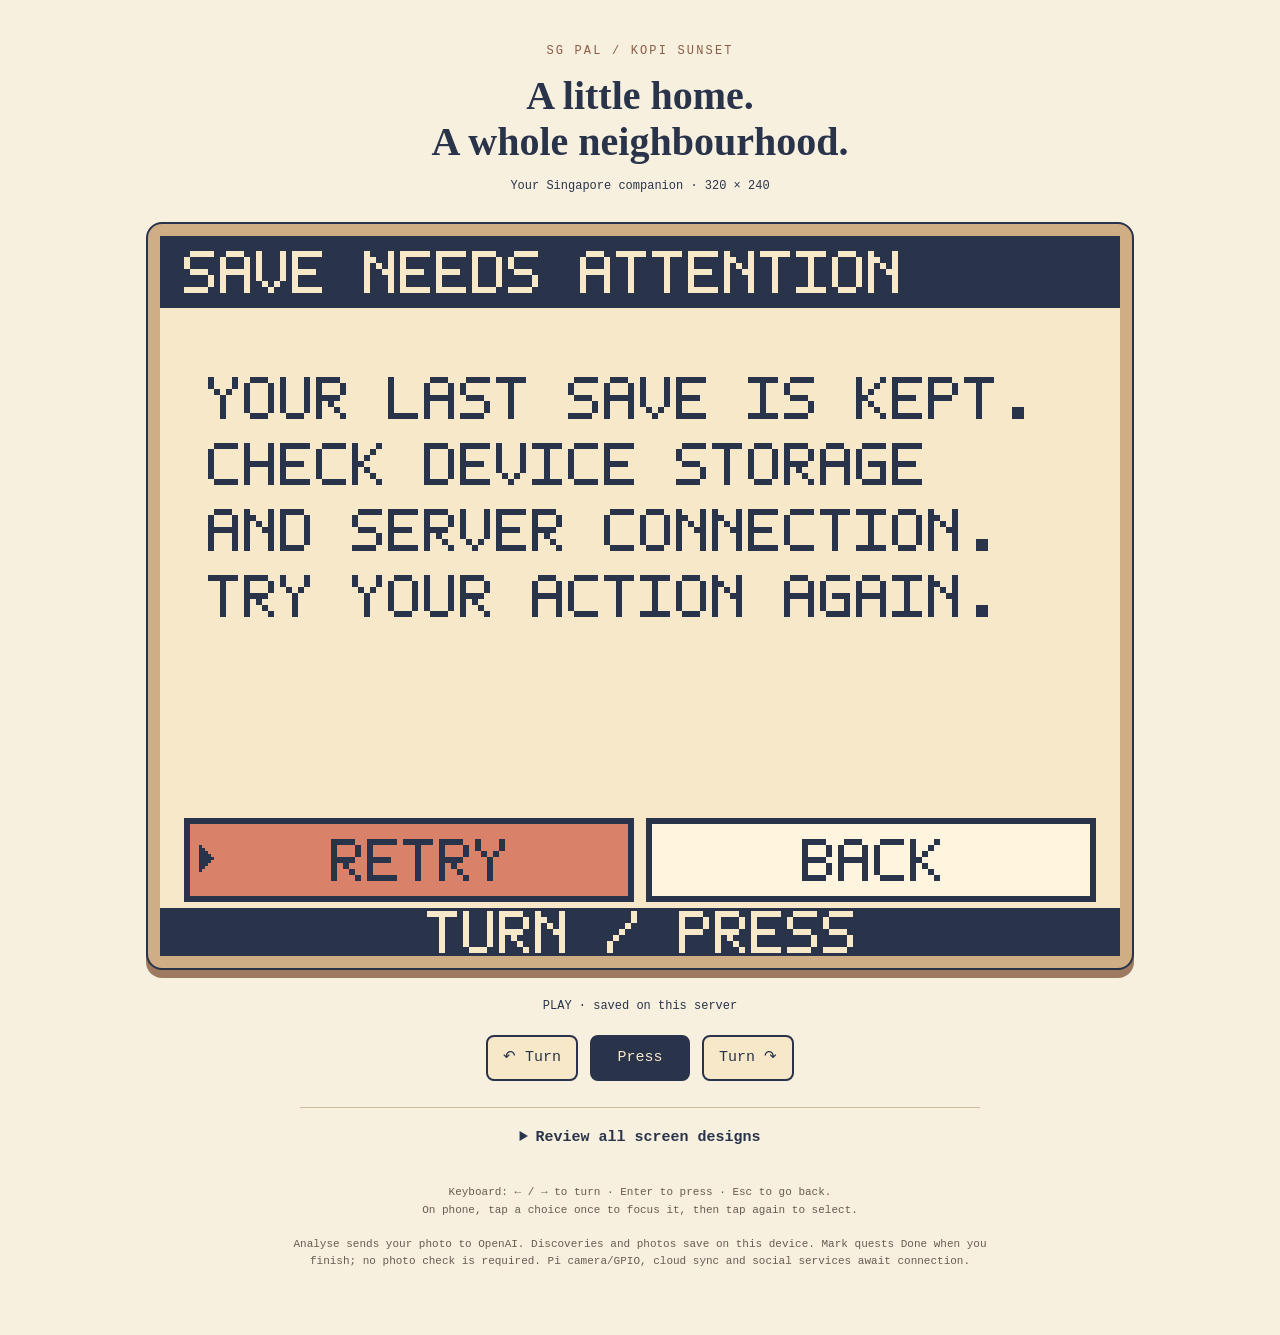
==== SG-Pal/sgpal/web/index.html @ 4c087251 "Integrate Kopi Sunset browser game and durable quest rewards" ====
<!doctype html>
<html lang="en"><head><meta charset="utf-8"><meta name="viewport" content="width=device-width,initial-scale=1">
<meta name="theme-color" content="#29334a"><title>SG Pal · Kopi Sunset</title>
<link rel="stylesheet" href="style.css"></head>
<body><main>
<header class="surround"><p class="eyebrow">SG PAL / KOPI SUNSET</p><h1>A little home.<br>A whole neighbourhood.</h1><p>Your Singapore companion · 320 × 240</p></header>
<section class="device" aria-label="SG Pal handheld screen"><canvas width="320" height="240" id="screen" tabindex="0" aria-label="SG Pal screen"></canvas></section>
<p id="mode" class="surround" role="status"></p>
<nav class="controls surround" aria-label="Rotary control simulator"><button id="left" aria-label="Rotate counterclockwise">↶ Turn</button><button id="press">Press</button><button id="right" aria-label="Rotate clockwise">Turn ↷</button></nav>
<div id="accessible" class="sr-only" aria-live="polite"></div>
<details class="surround" id="review"><summary>Review all screen designs</summary><p>Design previews use sample data. They never change your saved game.</p><label for="scene">Screen</label><select id="scene"></select><button id="live">Return to my Pal</button></details>
<p class="hint surround">Keyboard: ← / → to turn · Enter to press · Esc to go back.<br>On phone, tap a choice once to focus it, then tap again to select.</p>
<p class="hint surround">Analyse sends your photo to OpenAI. Discoveries and photos save on this device. Mark quests Done when you finish; no photo check is required. Pi camera/GPIO, cloud sync and social services await connection.</p>
<input type="file" id="photo" accept="image/jpeg,image/png,image/webp" capture="environment" hidden>
<video id="camera" playsinline autoplay muted hidden></video>
</main><script src="app.js"></script></body></html>
---- SG-Pal/sgpal/web/style.css ----
:root{color-scheme:light;--scale:1;--ink:#29334a;--paper:#f7e8ca;--terra:#d98169}*{box-sizing:border-box}body{margin:0;background:#f7f0df;color:var(--ink);font:15px/1.6 ui-monospace,monospace}main{max-width:1100px;margin:auto;padding:30px 16px 50px;text-align:center}header{margin-bottom:26px}.eyebrow{font-size:12px;letter-spacing:.18em;color:#8a5b45}h1{font:600 clamp(26px,4vw,40px)/1.15 Georgia,serif;margin:10px}header>p:last-child{font-size:12px}.device{display:inline-block;padding:12px;border:2px solid var(--ink);background:#cfae86;border-radius:16px;box-shadow:0 8px 0 #9d7a60}canvas{display:block;width:calc(320px * var(--scale));height:calc(240px * var(--scale));image-rendering:pixelated;touch-action:manipulation;background:var(--paper);outline-offset:5px}button,select,summary{font:inherit}button{border:2px solid var(--ink);border-radius:8px;background:var(--paper);color:var(--ink);padding:9px 15px;cursor:pointer}button:hover,button:focus-visible{background:var(--terra)}.controls{display:flex;gap:12px;justify-content:center;margin:18px 0 26px}#press{background:var(--ink);color:var(--paper);min-width:100px}#mode{font-size:12px;min-height:20px;margin:18px 0 0}details{border-top:1px solid #cdbd9e;padding:18px 0;margin:auto;max-width:680px}summary{cursor:pointer;font-weight:bold}details p{font-size:12px}select{max-width:calc(100% - 20px);padding:8px;margin:10px;background:#fff8ea;color:var(--ink)}.hint{font-size:11px;max-width:720px;margin:16px auto;color:#675c50}.sr-only{position:absolute;left:-10000px;width:1px;height:1px;overflow:hidden}body.kiosk main{padding:0;max-width:none}body.kiosk .surround{display:none}body.kiosk .device{display:block;padding:0;border:0;border-radius:0;box-shadow:none}body.kiosk canvas{width:320px;height:240px}body.kiosk{background:#29334a;overflow:hidden}@media(max-width:380px){main{padding:18px 0}.device{padding:4px;border-radius:9px}.controls{gap:7px}button{padding:8px 12px}}@media(prefers-reduced-motion:reduce){*{scroll-behavior:auto}}

/* Preserve all 320 native pixels even on a narrow phone. */
@media(max-width:339px){.device{padding:0;border:0;border-radius:0}main{padding-inline:0}.surround{padding-inline:8px}.controls{gap:4px}button{padding-inline:9px}}
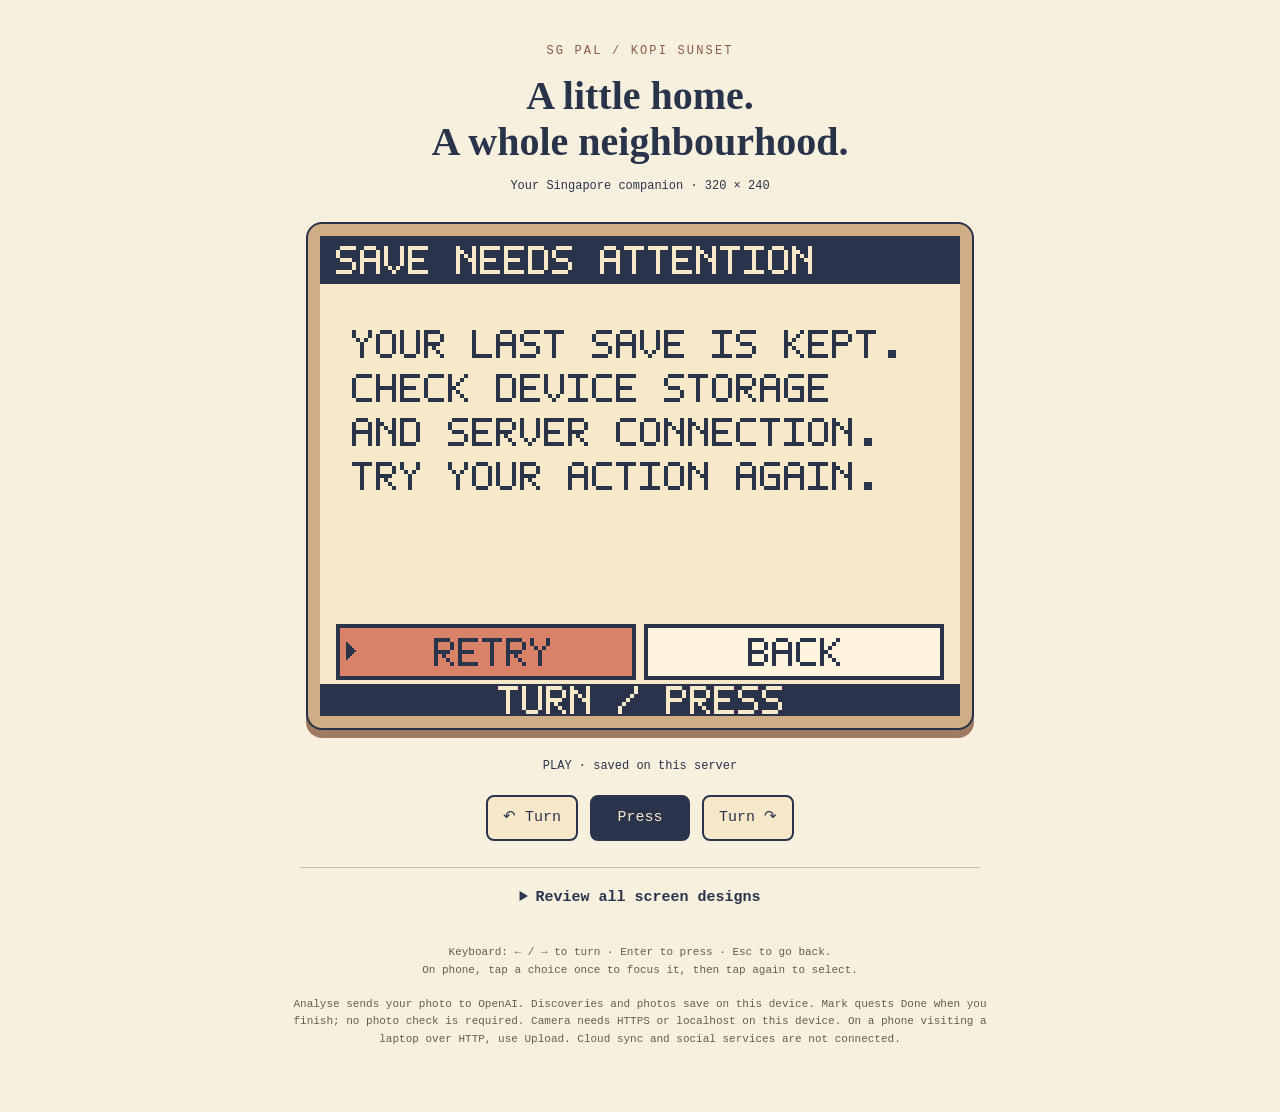
==== commit 10068f37: "Harden browser demo navigation, upload fallback and laptop scaling" ====
--- a/SG-Pal/sgpal/web/index.html
+++ b/SG-Pal/sgpal/web/index.html
@@ -10,7 +10,7 @@
 <div id="accessible" class="sr-only" aria-live="polite"></div>
 <details class="surround" id="review"><summary>Review all screen designs</summary><p>Design previews use sample data. They never change your saved game.</p><label for="scene">Screen</label><select id="scene"></select><button id="live">Return to my Pal</button></details>
 <p class="hint surround">Keyboard: ← / → to turn · Enter to press · Esc to go back.<br>On phone, tap a choice once to focus it, then tap again to select.</p>
-<p class="hint surround">Analyse sends your photo to OpenAI. Discoveries and photos save on this device. Mark quests Done when you finish; no photo check is required. Pi camera/GPIO, cloud sync and social services await connection.</p>
-<input type="file" id="photo" accept="image/jpeg,image/png,image/webp" capture="environment" hidden>
+<p class="hint surround">Analyse sends your photo to OpenAI. Discoveries and photos save on this device. Mark quests Done when you finish; no photo check is required. Camera needs HTTPS or localhost on this device. On a phone visiting a laptop over HTTP, use Upload. Cloud sync and social services are not connected.</p>
+<input type="file" id="photo" accept="image/jpeg,image/png,image/webp" hidden>
 <video id="camera" playsinline autoplay muted hidden></video>
 </main><script src="app.js"></script></body></html>
--- a/SG-Pal/sgpal/web/style.css
+++ b/SG-Pal/sgpal/web/style.css
@@ -2,3 +2,6 @@
 
 /* Preserve all 320 native pixels even on a narrow phone. */
 @media(max-width:339px){.device{padding:0;border:0;border-radius:0}main{padding-inline:0}.surround{padding-inline:8px}.controls{gap:4px}button{padding-inline:9px}}
+
+/* Keep the complete game visible on a typical laptop without fractional scaling. */
+@media(min-width:700px) and (max-height:850px){main{padding-top:12px}header{margin-bottom:12px}header .eyebrow{margin:4px}h1{font-size:26px;margin:6px}header>p:last-child{margin:6px}}
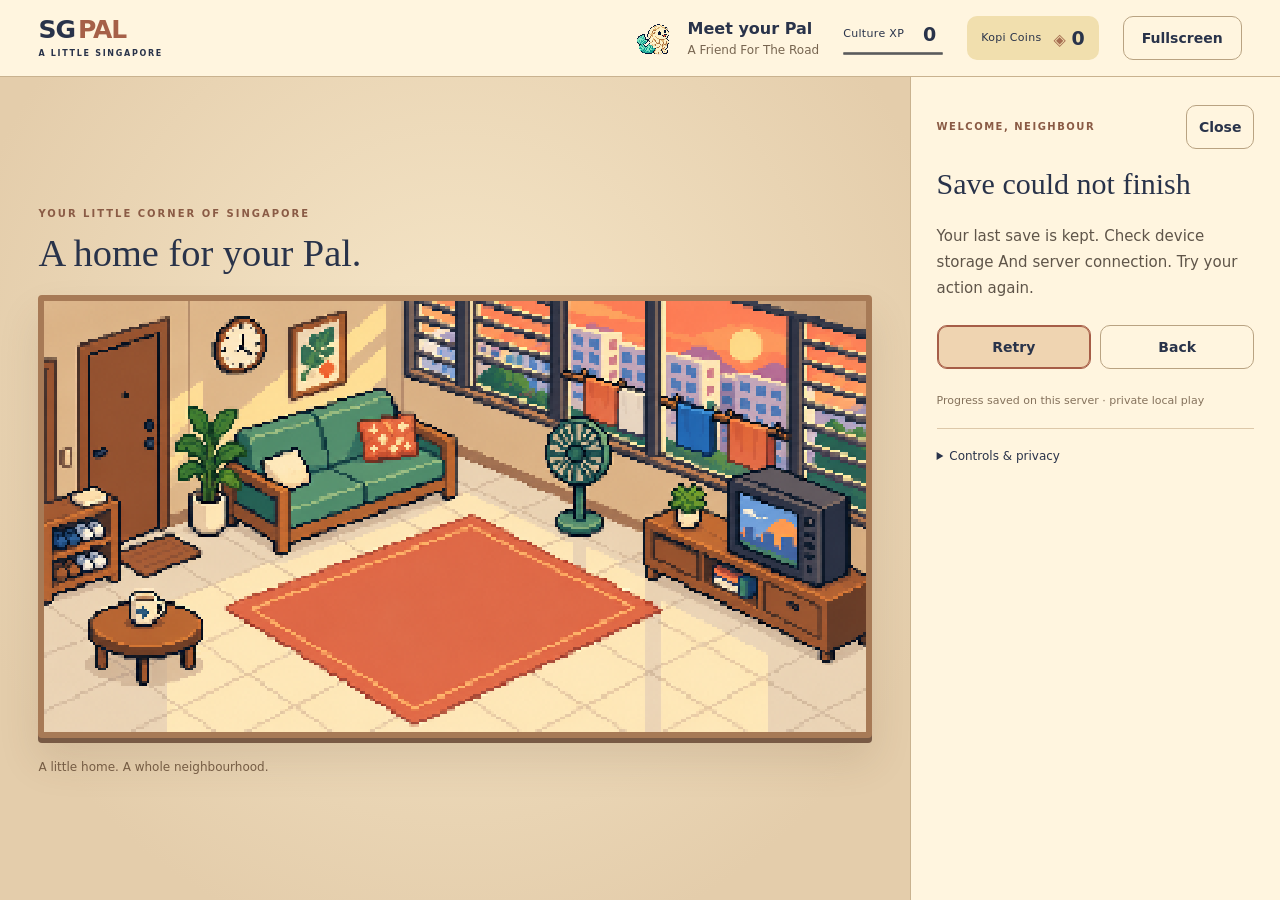
==== commit b264c78c: "Add full-window responsive browser presentation with shared gameplay" ====
--- a/SG-Pal/sgpal/web/index.html
+++ b/SG-Pal/sgpal/web/index.html
@@ -1,8 +1,8 @@
 <!doctype html>
-<html lang="en"><head><meta charset="utf-8"><meta name="viewport" content="width=device-width,initial-scale=1">
+<html lang="en"><head><meta charset="utf-8"><meta name="viewport" content="width=device-width,initial-scale=1,viewport-fit=cover,interactive-widget=resizes-content">
 <meta name="theme-color" content="#29334a"><title>SG Pal · Kopi Sunset</title>
-<link rel="stylesheet" href="style.css"></head>
-<body><main>
+<link rel="stylesheet" href="style.css"><link rel="stylesheet" href="browser.css"></head>
+<body><main id="compact-shell">
 <header class="surround"><p class="eyebrow">SG PAL / KOPI SUNSET</p><h1>A little home.<br>A whole neighbourhood.</h1><p>Your Singapore companion · 320 × 240</p></header>
 <section class="device" aria-label="SG Pal handheld screen"><canvas width="320" height="240" id="screen" tabindex="0" aria-label="SG Pal screen"></canvas></section>
 <p id="mode" class="surround" role="status"></p>
@@ -13,4 +13,30 @@
 <p class="hint surround">Analyse sends your photo to OpenAI. Discoveries and photos save on this device. Mark quests Done when you finish; no photo check is required. Camera needs HTTPS or localhost on this device. On a phone visiting a laptop over HTTP, use Upload. Cloud sync and social services are not connected.</p>
 <input type="file" id="photo" accept="image/jpeg,image/png,image/webp" hidden>
 <video id="camera" playsinline autoplay muted hidden></video>
-</main><script src="app.js"></script></body></html>
+</main>
+<div id="browser-shell" hidden>
+  <header class="game-hud">
+    <a id="game-brand" class="game-brand" href="/" aria-label="SG Pal home">SG<span>PAL</span><small>A LITTLE SINGAPORE</small></a>
+    <div class="pal-identity"><img id="hud-pet" alt=""><div><strong id="hud-name">Your new neighbour</strong><span id="hud-level">Make a little home</span></div></div>
+    <div class="hud-stat xp-stat"><span class="mobile-level" id="hud-mobile-level"></span><span>Culture XP</span><strong id="hud-xp">0</strong><progress id="hud-progress" max="50" value="0" aria-label="Progress toward next level"></progress></div>
+    <div class="hud-stat coin-stat"><span>Kopi Coins</span><strong id="hud-coins">0</strong></div>
+    <button id="fullscreen" type="button" hidden>Fullscreen</button>
+  </header>
+  <nav id="game-nav" aria-label="Game navigation"></nav>
+  <main class="game-workspace">
+    <section class="room-stage" aria-label="Your BTO room">
+      <div class="room-heading"><span class="eyebrow">YOUR LITTLE CORNER OF SINGAPORE</span><h1 id="room-title">A home for your Pal.</h1></div>
+      <div class="room-art"><canvas id="room-art" width="320" height="168" aria-label="Your Pal in a cosy Singapore BTO room"></canvas></div>
+      <div class="room-caption"><span id="room-caption">Small discoveries. A world of stories.</span><button id="decorate-shortcut" hidden>Decorate room</button></div>
+    </section>
+    <section id="game-panel" class="game-panel" aria-labelledby="panel-title" tabindex="-1">
+      <div class="panel-top"><span id="panel-kicker" class="eyebrow">WELCOME, NEIGHBOUR</span><button id="panel-close" aria-label="Close panel" hidden>Close</button></div>
+      <h2 id="panel-title">Hello, Singapore.</h2>
+      <div id="panel-media"></div><div id="panel-copy"></div>
+      <div id="game-actions" aria-label="Screen actions"></div>
+      <p id="browser-status" role="status"></p>
+      <details class="browser-help"><summary>Controls &amp; privacy</summary><p>Tap or click a button to select. Tab moves between controls; Enter selects; Escape goes back. Arrow keys also move through game choices.</p><p>Analyse sends your photo to OpenAI. Photos and progress stay on this server. Quests are self-reported. Camera needs HTTPS or device-local localhost; use Upload on ordinary LAN HTTP.</p><a href="?kiosk=1">Open compact 320 × 240 mode</a><p><button type="button" onclick="SGPal.preview('01')">Design previews · sample data</button></p></details>
+    </section>
+  </main>
+</div>
+<script src="browser.js"></script><script src="app.js"></script></body></html>
--- a/SG-Pal/sgpal/web/browser.css
+++ b/SG-Pal/sgpal/web/browser.css
@@ -0,0 +1,44 @@
+/* Browser presentation; the original compact renderer remains in style.css. */
+body.browser-game{font:15px/1.5 system-ui,-apple-system,BlinkMacSystemFont,"Segoe UI",sans-serif;background:#efe0c1;overflow:hidden}
+.browser-game #compact-shell{display:none}
+.browser-game.design-gallery #compact-shell{display:block;height:100dvh;overflow:auto}
+.browser-game.design-gallery #browser-shell{display:none}
+[hidden]{display:none!important}
+#browser-shell{height:100vh;height:100dvh;display:grid;grid-template-rows:auto auto minmax(0,1fr);grid-template-areas:"hud" "nav" "game";padding-top:env(safe-area-inset-top);color:#29334a;overflow:hidden}
+#browser-shell button{font:600 14px/1.35 system-ui,sans-serif;min-height:44px;padding:11px 18px;border:1px solid #b9a382;border-radius:10px;background:#fff5df;color:#29334a;transition:box-shadow .14s,transform .14s;touch-action:manipulation}
+#browser-shell button:hover{background:#efd4b1}
+#browser-shell button:active{transform:translateY(1px)}
+#browser-shell :focus-visible{outline:3px solid #29334a;outline-offset:3px}
+.game-hud{grid-area:hud;display:flex;align-items:center;gap:24px;margin:0;padding:14px clamp(16px,3vw,48px);background:#fff5df;border-bottom:1px solid #c9b28f;min-width:0}
+.game-brand{text-decoration:none;color:#29334a;font:800 25px/1 system-ui;letter-spacing:-1px;white-space:nowrap;margin-right:auto}.game-brand>span{color:#a66048;margin-left:3px}.game-brand small{display:block;font:600 8px/1.5 system-ui;letter-spacing:1.7px;margin-top:6px}
+.pal-identity{display:flex;gap:12px;align-items:center}.pal-identity img{width:44px;height:48px;object-fit:contain;image-rendering:pixelated}.pal-identity strong{display:block;font-size:16px}.pal-identity span{display:block;font-size:12px;color:#776550;text-transform:capitalize}
+.hud-stat{display:grid;grid-template-columns:auto auto;gap:2px 12px;align-items:center}.hud-stat>span{font-size:11px;letter-spacing:.03em}.hud-stat>strong{font-size:19px;font-variant-numeric:tabular-nums}.hud-stat progress{grid-column:1/-1;width:100px;height:5px;accent-color:#6f9e83}.coin-stat{padding:8px 14px;border-radius:10px;background:#f1dfae}.coin-stat strong:before{content:'◈ ';color:#a66d51;font-size:16px}
+#game-nav{grid-area:nav;display:flex;align-items:center;justify-content:center;gap:8px;padding:8px 16px;background:#f7e8ca;border-bottom:1px solid #c9b28f}#game-nav button{display:flex;align-items:center;gap:8px;min-width:112px;border-color:transparent;background:transparent;padding:9px 18px}#game-nav button[aria-current]{background:#29334a;color:#fff5df}.nav-icon{font-size:19px;line-height:1}
+.game-workspace{grid-area:game;display:grid;grid-template-columns:minmax(0,1fr) minmax(300px,370px);max-width:none;margin:0;padding:0;min-height:0;text-align:left;width:100%;overflow:hidden}
+.room-stage{display:flex;flex-direction:column;justify-content:center;gap:20px;padding:clamp(20px,3vw,52px);min-width:0;min-height:0;background:radial-gradient(ellipse at 50% 40%,#f7e8ca 0,#e4cdab 80%)}
+.room-heading .eyebrow{font:650 10px/1.4 system-ui;letter-spacing:2px;color:#8a5b45}.room-heading h1{font:500 clamp(24px,3vw,42px)/1.15 Georgia,serif;margin:7px 0 0}.room-art{width:100%;max-width:1250px;align-self:center;border:6px solid #a77a56;border-radius:4px;box-shadow:0 5px 0 #785a45,0 22px 40px #593d2722;overflow:hidden;background:#a77a56}.room-art canvas{display:block;width:100%;height:auto;aspect-ratio:320/168;image-rendering:pixelated;background:transparent}.room-caption{display:flex;align-items:center;justify-content:space-between;gap:12px;font-size:12px;color:#755c44}.room-caption button{white-space:nowrap}
+.game-panel{min-width:0;min-height:0;overflow:auto;overscroll-behavior:contain;padding:28px clamp(20px,2vw,32px);background:#fff5df;border-left:1px solid #c9b28f;scrollbar-color:#b69a76 #fff5df;scroll-padding:20px}.game-panel:focus{outline:none}.panel-top{display:flex;justify-content:space-between;align-items:center;gap:8px;min-height:44px}.panel-top .eyebrow{font:650 10px/1.4 system-ui;letter-spacing:1.5px;color:#8a5b45}.panel-top button{padding:8px 12px!important}.game-panel h2{font:500 30px/1.12 Georgia,serif;margin:18px 0 22px;overflow-wrap:anywhere}.game-panel h3{font-size:22px;margin:8px 0}.story-copy{line-height:1.75;color:#5f5549;font-size:15px;white-space:pre-line;margin:16px 0 24px;overflow-wrap:anywhere}
+#panel-media{display:flex;align-items:center;justify-content:center;gap:12px;flex-wrap:wrap}#panel-media:empty{display:none}#panel-media .pal-portrait{width:112px;height:112px;object-fit:contain;image-rendering:pixelated}#panel-media .welcome-pal{width:72px;height:88px;object-fit:contain;image-rendering:pixelated}#panel-media>img:not(.pal-portrait):not(.welcome-pal),#panel-media video{width:100%;max-height:280px;object-fit:contain;border-radius:10px;background:#29334a}#panel-media .item-art{width:104px;height:120px;image-rendering:pixelated;background:transparent}
+#game-actions{display:flex;flex-wrap:wrap;gap:9px}#game-actions button{flex:1 1 110px}#game-actions button.selected{background:#d98169;border-color:#a65d47;box-shadow:inset 0 0 0 1px #a65d47}#game-actions button.quiet{background:transparent}#game-actions button.quiet.selected{background:#efd4b1}#game-actions.pet-choices{display:grid;grid-template-columns:repeat(3,minmax(0,1fr));gap:7px}#game-actions .pet-choice{padding:8px 3px;font-size:12px;text-transform:capitalize}#game-actions.pet-choices>button:last-child{grid-column:1/-1}.choice-pal{display:block;width:100%;height:80px;object-fit:contain;image-rendering:pixelated}
+.home-note{padding:16px;border:1px solid #d4bea0;background:#f7e8ca;border-radius:12px}.home-note span{display:block;font-size:10px;letter-spacing:1.4px;color:#8a5b45;margin-bottom:6px}.home-note strong{font-size:14px;font-weight:600}.item-price{font-size:20px;color:#8a5b45;margin:4px 0}.ownership{font-size:13px;color:#5d7d68}.reward-badge{padding:18px;background:#d7e4cb;border:1px solid #6f9e83;border-radius:12px;display:flex;flex-direction:column;gap:4px}.reward-badge strong{font-size:22px}.loading-note{padding:14px;border-left:3px solid #d98169;background:#f7e8ca}.reward-arrival .reward-badge{animation:reward-arrival .35s ease-out}@keyframes reward-arrival{from{transform:translateY(8px);opacity:.3}to{transform:translateY(0);opacity:1}}
+#browser-status{font-size:11px;color:#85725c;margin:24px 0 18px}.browser-help{margin:0;padding:18px 0 0;border-top:1px solid #ddc8a9;text-align:left}.browser-help summary{font:500 12px/1.5 system-ui}.browser-help p{font-size:12px;line-height:1.6}.browser-help a{font-size:12px;color:#8a5b45}
+@media(min-width:801px) and (max-height:760px){.room-stage{gap:12px;padding:20px 28px}.room-heading h1{font-size:28px}.room-art{max-width:calc((100dvh - 300px)*1.90476)}.game-panel{padding:18px 24px}.game-panel h2{font-size:26px}}
+@media(min-width:1600px){.game-workspace{grid-template-columns:minmax(0,1fr) 420px}.game-panel{padding:36px}.room-stage{padding:4vw}}
+@media(max-width:1000px){.game-hud{gap:16px}.game-brand small{display:none}.game-workspace{grid-template-columns:minmax(0,1fr) 320px}.room-stage{padding:22px;gap:16px}.room-caption{flex-wrap:wrap}.room-heading h1{font-size:28px}.xp-stat progress{width:70px}}
+@media(max-width:800px){
+ #browser-shell{grid-template-rows:auto minmax(0,1fr) auto;grid-template-areas:"hud" "game" "nav"}
+ .game-hud{padding:10px 14px;gap:10px;flex-wrap:wrap}.game-brand{font-size:20px}.pal-identity{gap:6px}.pal-identity img{width:32px;height:36px}.pal-identity strong{font-size:14px}.pal-identity span{font-size:10px}.hud-stat{gap:0 6px}.hud-stat>span{font-size:10px}.hud-stat>strong{font-size:16px}.coin-stat{padding:6px 9px}.xp-stat{margin-left:auto}.xp-stat progress{width:60px}#fullscreen{font-size:11px!important;padding:6px 9px!important;min-height:36px!important}
+ #game-nav{padding:6px max(6px,env(safe-area-inset-right)) calc(6px + env(safe-area-inset-bottom)) max(6px,env(safe-area-inset-left));gap:2px;border-top:1px solid #c9b28f;border-bottom:0;z-index:2}#game-nav button{min-width:0;flex:1;flex-direction:column;gap:4px;font-size:10px;padding:6px 3px;min-height:52px;border-radius:9px}.nav-icon{font-size:20px}
+ .game-workspace{display:block;overflow:auto;overscroll-behavior:contain;padding-bottom:env(safe-area-inset-bottom)}.room-stage{padding:20px 16px;gap:14px;min-height:0}.room-heading h1{font-size:28px}.room-heading .eyebrow{font-size:9px;letter-spacing:1.4px}.room-art{border-width:4px}.room-caption{font-size:11px;flex-wrap:nowrap}.room-caption button{font-size:11px!important;padding:9px 11px!important}.game-panel{border-left:0;border-top:1px solid #c9b28f;overflow:visible;padding:20px 20px 28px}.game-panel h2{font-size:28px;margin:12px 0 18px}.panel-top{min-height:36px}.story-copy{font-size:15px}.browser-help{padding-top:12px}#browser-status{margin:18px 0 12px}
+ #browser-shell:not(.at-home):not(.onboarding) .room-stage{display:none}
+ #browser-shell[data-screen="live-placement"] .room-stage{display:flex}
+ #browser-shell:not(.at-home):not(.onboarding) .game-panel{min-height:100%}
+ #browser-shell.onboarding .room-stage{padding:14px 16px}#browser-shell.onboarding .room-heading,#browser-shell.onboarding .room-caption{display:none}
+}
+@media(max-width:420px){.game-brand{font-size:18px}.pal-identity span{display:none}.pal-identity img{width:28px;height:32px}.game-hud{gap:8px}.xp-stat{order:5;display:flex;gap:8px;margin-left:0;width:100%;font-size:10px}.xp-stat progress{width:80px}.game-hud #fullscreen{margin-left:auto}#panel-media .welcome-pal{width:66px;height:72px}}
+@media(max-height:500px) and (min-width:600px){.game-hud{padding:6px 14px}.game-workspace{display:grid;grid-template-columns:minmax(0,1fr) minmax(280px,40%);overflow:hidden}.room-stage{display:flex!important;gap:8px;padding:12px}.room-heading,.room-caption{display:none}.game-panel{overflow:auto;min-height:0!important;padding:14px 20px}.room-art{max-width:calc((100dvh - 155px)*1.90476)}#game-nav{padding-top:3px;padding-bottom:calc(3px + env(safe-area-inset-bottom))}#game-nav button{flex-direction:row;min-height:44px;justify-content:center}.game-panel h2{font-size:24px}}
+@media(prefers-reduced-motion:reduce){#browser-shell *,#browser-shell *:before,#browser-shell *:after{animation:none!important;transition:none!important;scroll-behavior:auto!important}}
+
+.mobile-level{display:none}@media(max-width:420px){.mobile-level{display:inline;font-weight:700;color:#8a5b45}}
+
+@media(max-width:420px){.game-hud{gap:6px}.game-brand{font-size:16px}.game-hud #fullscreen{font-size:0!important;min-width:44px;min-height:44px!important;padding:6px!important}.game-hud #fullscreen:after{content:"⛶";font-size:22px}.game-hud #fullscreen[data-active="true"]:after{content:"Exit";font-size:12px}}
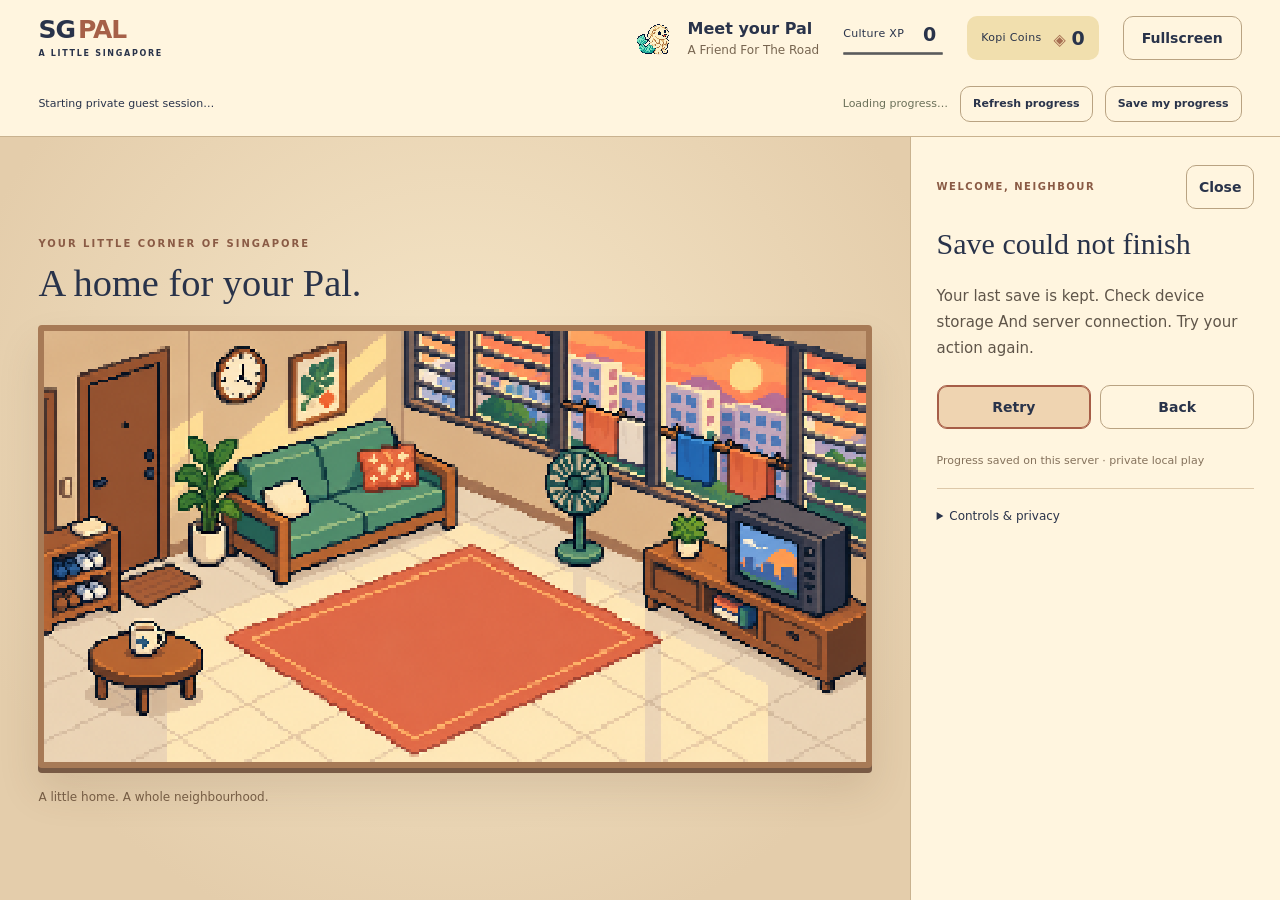
==== commit 152bb5d8: "Add private browser sessions and optional email account synchronization" ====
--- a/SG-Pal/sgpal/web/index.html
+++ b/SG-Pal/sgpal/web/index.html
@@ -21,6 +21,7 @@
     <div class="hud-stat xp-stat"><span class="mobile-level" id="hud-mobile-level"></span><span>Culture XP</span><strong id="hud-xp">0</strong><progress id="hud-progress" max="50" value="0" aria-label="Progress toward next level"></progress></div>
     <div class="hud-stat coin-stat"><span>Kopi Coins</span><strong id="hud-coins">0</strong></div>
     <button id="fullscreen" type="button" hidden>Fullscreen</button>
+    <div class="account-strip"><span id="account-label">Starting private guest session…</span><span id="save-status" role="status">Loading progress…</span><button id="refresh-progress" type="button">Refresh progress</button><button id="account-open" type="button">Save my progress</button></div>
   </header>
   <nav id="game-nav" aria-label="Game navigation"></nav>
   <main class="game-workspace">
@@ -39,4 +40,12 @@
     </section>
   </main>
 </div>
-<script src="browser.js"></script><script src="app.js"></script></body></html>
+<dialog id="account-dialog" aria-labelledby="account-heading">
+  <button id="account-close" type="button">Close</button><h2 id="account-heading">Save your progress</h2><p id="account-description"></p>
+  <form id="account-email-form"><label for="login-email">Email address</label><input id="login-email" type="email" autocomplete="email" maxlength="254" required><button type="submit">Email me a sign-in link</button></form>
+  <button id="confirm-email-link" type="button" hidden>Confirm email sign-in</button>
+  <div id="account-conflict" hidden><p>This email already has a save. Use the account save, or keep playing this guest save. No balances or inventories will be combined. If you choose the account, this guest save is archived on the server and will no longer be active in this browser.</p><button id="use-account" type="button">Use account save</button><button id="use-guest" type="button">Keep guest save</button></div>
+  <p id="account-message" role="status"></p><button id="sign-out" type="button" hidden>Sign out</button>
+  <details id="account-import"><summary>Import an existing local save</summary><p>Ask the server operator to prepare a one-time import key using ACCOUNTS.md. Import into a fresh guest; existing saves are never overwritten.</p><label for="legacy-key">Choose import key file</label><input id="legacy-key" type="file" accept=".txt"></details>
+</dialog>
+<script src="accounts.js"></script><script src="browser.js"></script><script src="app.js"></script></body></html>
--- a/SG-Pal/sgpal/web/browser.css
+++ b/SG-Pal/sgpal/web/browser.css
@@ -4,7 +4,7 @@
 .browser-game.design-gallery #compact-shell{display:block;height:100dvh;overflow:auto}
 .browser-game.design-gallery #browser-shell{display:none}
 [hidden]{display:none!important}
-#browser-shell{height:100vh;height:100dvh;display:grid;grid-template-rows:auto auto minmax(0,1fr);grid-template-areas:"hud" "nav" "game";padding-top:env(safe-area-inset-top);color:#29334a;overflow:hidden}
+#browser-shell{height:100vh;height:100dvh;display:grid;grid-template-rows:auto auto minmax(0,1fr);grid-template-areas:"hud" "nav" "game";padding-top:env(safe-area-inset-top);padding-left:env(safe-area-inset-left);padding-right:env(safe-area-inset-right);color:#29334a;overflow:hidden}
 #browser-shell button{font:600 14px/1.35 system-ui,sans-serif;min-height:44px;padding:11px 18px;border:1px solid #b9a382;border-radius:10px;background:#fff5df;color:#29334a;transition:box-shadow .14s,transform .14s;touch-action:manipulation}
 #browser-shell button:hover{background:#efd4b1}
 #browser-shell button:active{transform:translateY(1px)}
@@ -42,3 +42,9 @@
 .mobile-level{display:none}@media(max-width:420px){.mobile-level{display:inline;font-weight:700;color:#8a5b45}}
 
 @media(max-width:420px){.game-hud{gap:6px}.game-brand{font-size:16px}.game-hud #fullscreen{font-size:0!important;min-width:44px;min-height:44px!important;padding:6px!important}.game-hud #fullscreen:after{content:"⛶";font-size:22px}.game-hud #fullscreen[data-active="true"]:after{content:"Exit";font-size:12px}}
+
+@media(max-width:350px){.game-hud .game-brand{display:none}}
+
+.game-hud{flex-wrap:wrap}.account-strip{flex-basis:100%;display:flex;gap:12px;align-items:center;font-size:11px;min-width:0}.account-strip>span:first-child{overflow-wrap:anywhere}.account-strip #save-status{margin-left:auto;color:#6b7059}.account-strip button{min-height:36px!important;padding:6px 12px!important;font-size:11px!important}
+#account-dialog{width:min(520px,calc(100vw - 24px));max-height:calc(100dvh - 24px);overflow:auto;border:2px solid #a66d51;border-radius:16px;padding:24px;background:#fff5df;color:#29334a;font:15px/1.6 system-ui;box-sizing:border-box}#account-dialog::backdrop{background:#29334a99}#account-dialog h2{font:28px/1.2 Georgia}#account-close{float:right}#account-dialog form{display:grid;gap:10px}#account-dialog input{font:16px system-ui;padding:12px;width:100%;min-width:0;border:1px solid #a66d51;border-radius:8px}#account-dialog button{min-height:44px;margin:4px 0;font:600 14px system-ui}#account-dialog :focus-visible{outline:3px solid #29334a;outline-offset:2px}#account-message{color:#805039;overflow-wrap:anywhere}#account-dialog details{font-size:12px}
+@media(max-width:800px){.account-strip{flex-wrap:wrap;gap:6px}.account-strip>span:first-child{width:100%}.account-strip #save-status{margin-left:0;margin-right:auto;max-width:35%}.account-strip button{min-height:44px!important}.game-hud .account-strip{order:10}}
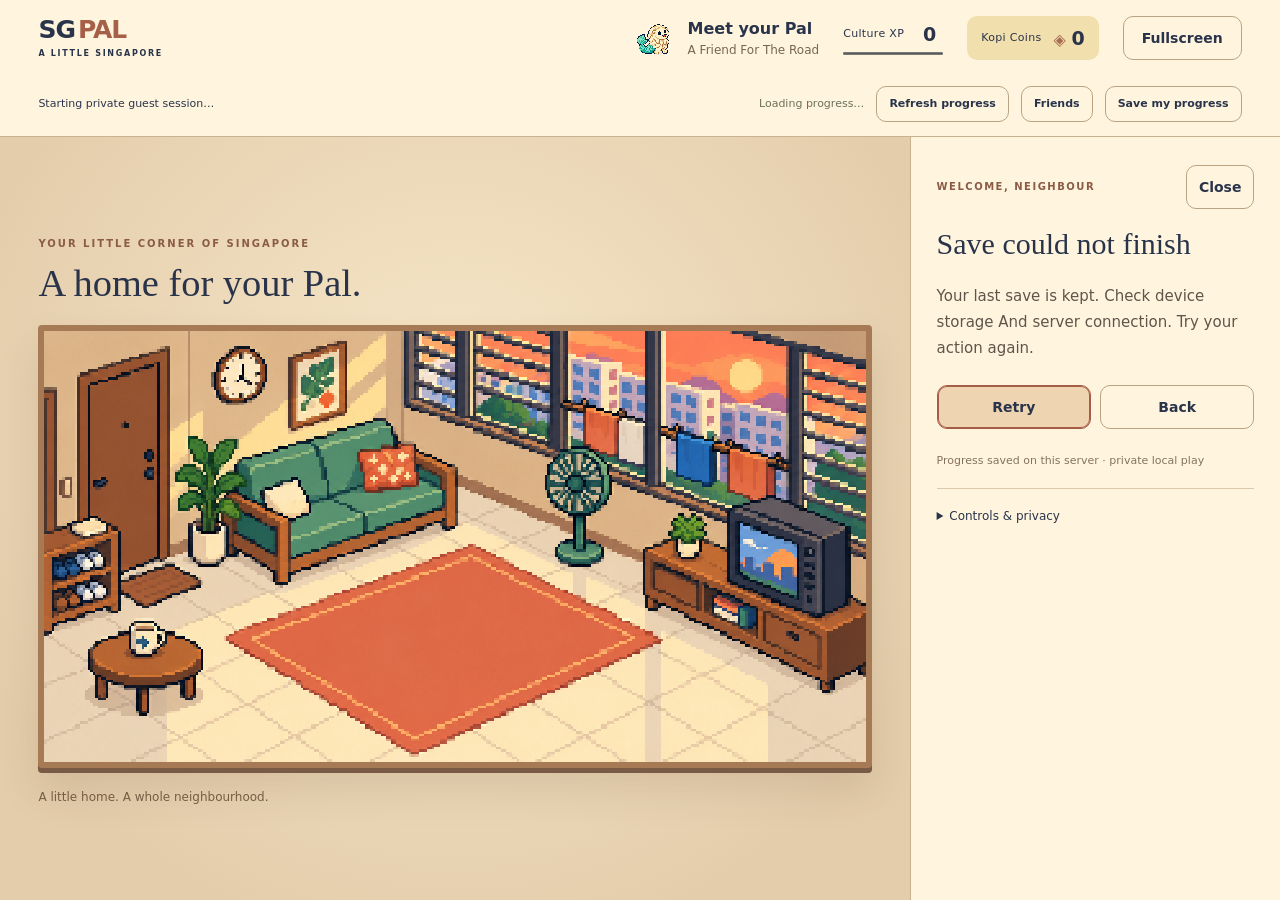
==== commit 3de5c947: "Add authenticated friends and read-only saved room visits" ====
--- a/SG-Pal/sgpal/web/index.html
+++ b/SG-Pal/sgpal/web/index.html
@@ -21,7 +21,7 @@
     <div class="hud-stat xp-stat"><span class="mobile-level" id="hud-mobile-level"></span><span>Culture XP</span><strong id="hud-xp">0</strong><progress id="hud-progress" max="50" value="0" aria-label="Progress toward next level"></progress></div>
     <div class="hud-stat coin-stat"><span>Kopi Coins</span><strong id="hud-coins">0</strong></div>
     <button id="fullscreen" type="button" hidden>Fullscreen</button>
-    <div class="account-strip"><span id="account-label">Starting private guest session…</span><span id="save-status" role="status">Loading progress…</span><button id="refresh-progress" type="button">Refresh progress</button><button id="account-open" type="button">Save my progress</button></div>
+    <div class="account-strip"><span id="account-label">Starting private guest session…</span><span id="save-status" role="status">Loading progress…</span><button id="refresh-progress" type="button">Refresh progress</button><button id="friends-open" type="button">Friends</button><button id="account-open" type="button">Save my progress</button></div>
   </header>
   <nav id="game-nav" aria-label="Game navigation"></nav>
   <main class="game-workspace">
@@ -48,4 +48,9 @@
   <p id="account-message" role="status"></p><button id="sign-out" type="button" hidden>Sign out</button>
   <details id="account-import"><summary>Import an existing local save</summary><p>Ask the server operator to prepare a one-time import key using ACCOUNTS.md. Import into a fresh guest; existing saves are never overwritten.</p><label for="legacy-key">Choose import key file</label><input id="legacy-key" type="file" accept=".txt"></details>
 </dialog>
-<script src="accounts.js"></script><script src="browser.js"></script><script src="app.js"></script></body></html>
+<dialog id="friends-dialog" aria-labelledby="friends-heading">
+<button id="friends-close" type="button">Return to my room</button><h2 id="friends-heading">Your neighbours</h2>
+<p>Visit saved rooms, not live multiplayer. Only accepted friends can visit.</p>
+<p id="friends-message" role="status"></p><div id="friends-content"></div>
+</dialog>
+<script src="friends.js"></script><script src="accounts.js"></script><script src="browser.js"></script><script src="app.js"></script></body></html>
--- a/SG-Pal/sgpal/web/browser.css
+++ b/SG-Pal/sgpal/web/browser.css
@@ -46,5 +46,7 @@
 @media(max-width:350px){.game-hud .game-brand{display:none}}
 
 .game-hud{flex-wrap:wrap}.account-strip{flex-basis:100%;display:flex;gap:12px;align-items:center;font-size:11px;min-width:0}.account-strip>span:first-child{overflow-wrap:anywhere}.account-strip #save-status{margin-left:auto;color:#6b7059}.account-strip button{min-height:36px!important;padding:6px 12px!important;font-size:11px!important}
-#account-dialog{width:min(520px,calc(100vw - 24px));max-height:calc(100dvh - 24px);overflow:auto;border:2px solid #a66d51;border-radius:16px;padding:24px;background:#fff5df;color:#29334a;font:15px/1.6 system-ui;box-sizing:border-box}#account-dialog::backdrop{background:#29334a99}#account-dialog h2{font:28px/1.2 Georgia}#account-close{float:right}#account-dialog form{display:grid;gap:10px}#account-dialog input{font:16px system-ui;padding:12px;width:100%;min-width:0;border:1px solid #a66d51;border-radius:8px}#account-dialog button{min-height:44px;margin:4px 0;font:600 14px system-ui}#account-dialog :focus-visible{outline:3px solid #29334a;outline-offset:2px}#account-message{color:#805039;overflow-wrap:anywhere}#account-dialog details{font-size:12px}
+:is(#account-dialog,#friends-dialog){width:min(520px,calc(100vw - 24px));max-height:calc(100dvh - 24px);overflow:auto;border:2px solid #a66d51;border-radius:16px;padding:24px;background:#fff5df;color:#29334a;font:15px/1.6 system-ui;box-sizing:border-box}:is(#account-dialog,#friends-dialog)::backdrop{background:#29334a99}:is(#account-dialog,#friends-dialog) h2{font:28px/1.2 Georgia}#account-close{float:right}:is(#account-dialog,#friends-dialog) form{display:grid;gap:10px}:is(#account-dialog,#friends-dialog) input{font:16px system-ui;padding:12px;width:100%;min-width:0;border:1px solid #a66d51;border-radius:8px}:is(#account-dialog,#friends-dialog) button{min-height:44px;margin:4px 0;font:600 14px system-ui}:is(#account-dialog,#friends-dialog) :focus-visible{outline:3px solid #29334a;outline-offset:2px}#account-message{color:#805039;overflow-wrap:anywhere}:is(#account-dialog,#friends-dialog) details{font-size:12px}
 @media(max-width:800px){.account-strip{flex-wrap:wrap;gap:6px}.account-strip>span:first-child{width:100%}.account-strip #save-status{margin-left:0;margin-right:auto;max-width:35%}.account-strip button{min-height:44px!important}.game-hud .account-strip{order:10}}
+
+#friends-dialog canvas{width:100%;height:auto;image-rendering:pixelated}#friends-dialog .friend-row{padding:12px 0;border-bottom:1px solid #b7a78d}#friends-dialog button{margin:4px}#friends-dialog code{font-size:18px;user-select:all}#friends-dialog input{box-sizing:border-box}
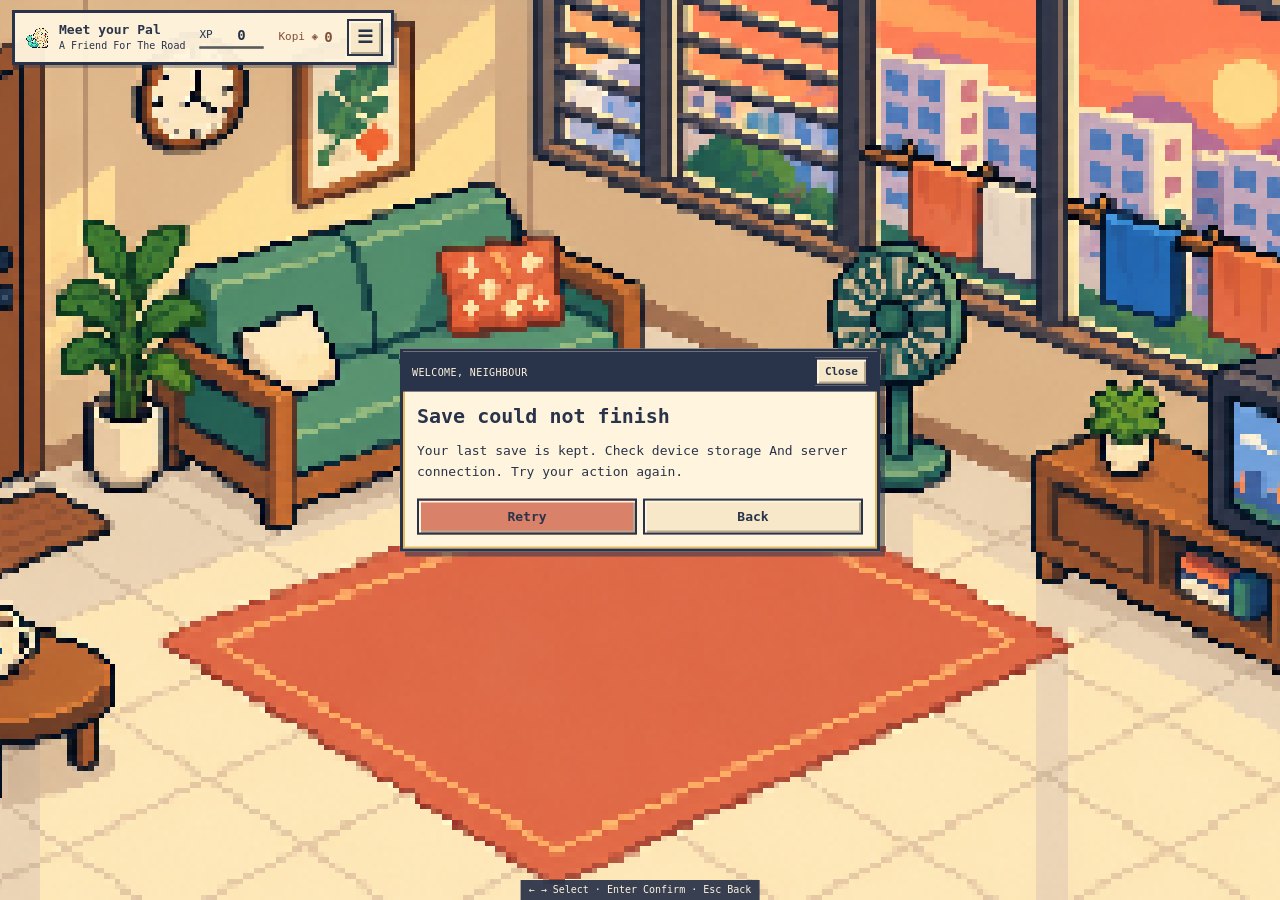
==== commit b19d0ef5: "Make browser play an immersive full-window pixel room" ====
--- a/SG-Pal/sgpal/web/index.html
+++ b/SG-Pal/sgpal/web/index.html
@@ -16,30 +16,31 @@
 </main>
 <div id="browser-shell" hidden>
   <header class="game-hud">
-    <a id="game-brand" class="game-brand" href="/" aria-label="SG Pal home">SG<span>PAL</span><small>A LITTLE SINGAPORE</small></a>
-    <div class="pal-identity"><img id="hud-pet" alt=""><div><strong id="hud-name">Your new neighbour</strong><span id="hud-level">Make a little home</span></div></div>
-    <div class="hud-stat xp-stat"><span class="mobile-level" id="hud-mobile-level"></span><span>Culture XP</span><strong id="hud-xp">0</strong><progress id="hud-progress" max="50" value="0" aria-label="Progress toward next level"></progress></div>
-    <div class="hud-stat coin-stat"><span>Kopi Coins</span><strong id="hud-coins">0</strong></div>
-    <button id="fullscreen" type="button" hidden>Fullscreen</button>
-    <div class="account-strip"><span id="account-label">Starting private guest session…</span><span id="save-status" role="status">Loading progress…</span><button id="refresh-progress" type="button">Refresh progress</button><button id="friends-open" type="button">Friends</button><button id="account-open" type="button">Save my progress</button></div>
+    <div class="pal-identity"><img id="hud-pet" alt=""><div><strong id="hud-name">SG Pal</strong><span id="hud-level">Choose your Pal</span></div></div>
+    <div class="hud-stat xp-stat"><span id="hud-mobile-level" hidden></span><span>XP</span><strong id="hud-xp">0</strong><progress id="hud-progress" max="50" value="0" aria-label="Progress toward next level"></progress></div>
+    <div class="hud-stat coin-stat"><span>Kopi ◈</span><strong id="hud-coins">0</strong></div>
+    <button id="settings-open" type="button" aria-label="Profile and settings">☰</button>
   </header>
   <nav id="game-nav" aria-label="Game navigation"></nav>
   <main class="game-workspace">
     <section class="room-stage" aria-label="Your BTO room">
-      <div class="room-heading"><span class="eyebrow">YOUR LITTLE CORNER OF SINGAPORE</span><h1 id="room-title">A home for your Pal.</h1></div>
       <div class="room-art"><canvas id="room-art" width="320" height="168" aria-label="Your Pal in a cosy Singapore BTO room"></canvas></div>
-      <div class="room-caption"><span id="room-caption">Small discoveries. A world of stories.</span><button id="decorate-shortcut" hidden>Decorate room</button></div>
+      <div id="visit-banner" hidden><strong id="visit-label"></strong><span>Saved room · read-only</span><button id="return-home">Return Home</button></div>
     </section>
     <section id="game-panel" class="game-panel" aria-labelledby="panel-title" tabindex="-1">
       <div class="panel-top"><span id="panel-kicker" class="eyebrow">WELCOME, NEIGHBOUR</span><button id="panel-close" aria-label="Close panel" hidden>Close</button></div>
       <h2 id="panel-title">Hello, Singapore.</h2>
       <div id="panel-media"></div><div id="panel-copy"></div>
       <div id="game-actions" aria-label="Screen actions"></div>
-      <p id="browser-status" role="status"></p>
-      <details class="browser-help"><summary>Controls &amp; privacy</summary><p>Tap or click a button to select. Tab moves between controls; Enter selects; Escape goes back. Arrow keys also move through game choices.</p><p>Analyse sends your photo to OpenAI. Photos and progress stay on this server. Quests are self-reported. Camera needs HTTPS or device-local localhost; use Upload on ordinary LAN HTTP.</p><a href="?kiosk=1">Open compact 320 × 240 mode</a><p><button type="button" onclick="SGPal.preview('01')">Design previews · sample data</button></p></details>
     </section>
   </main>
+<p id="key-hint">← → Select · Enter Confirm · Esc Back</p>
 </div>
+<dialog id="settings-dialog" aria-labelledby="settings-heading"><button id="settings-close">Close</button><h2 id="settings-heading">Profile &amp; settings</h2>
+<div class="account-strip"><p id="account-label">Starting private guest session…</p><p id="save-status" role="status">Loading progress…</p><button id="refresh-progress">Refresh progress</button><button id="account-open">Save my progress</button><button id="fullscreen" hidden>Fullscreen</button></div>
+<p><button id="request-status" hidden>Request status</button><button id="pal-open">Say hello</button><button id="profile-open">Pal profile</button><button id="game-settings-open">Game settings</button><button id="decorate-open">Decorate room</button><button id="pocket-open">Pocket menu</button></p><p id="browser-status" role="status"></p>
+      <details class="browser-help"><summary>Controls &amp; privacy</summary><p>Tap or click a button to select. Tab moves between controls; Enter selects; Escape goes back. Arrow keys also move through game choices.</p><p>Analyse sends your photo to OpenAI. Photos and progress stay on this server. Quests are self-reported. Camera needs HTTPS or device-local localhost; use Upload on ordinary LAN HTTP.</p><a href="?kiosk=1">Open compact 320 × 240 mode</a><p><button type="button" onclick="SGPal.preview('01')">Design previews · sample data</button></p></details>
+</dialog>
 <dialog id="account-dialog" aria-labelledby="account-heading">
   <button id="account-close" type="button">Close</button><h2 id="account-heading">Save your progress</h2><p id="account-description"></p>
   <form id="account-email-form"><label for="login-email">Email address</label><input id="login-email" type="email" autocomplete="email" maxlength="254" required><button type="submit">Email me a sign-in link</button></form>
--- a/SG-Pal/sgpal/web/browser.css
+++ b/SG-Pal/sgpal/web/browser.css
@@ -1,52 +1,35 @@
-/* Browser presentation; the original compact renderer remains in style.css. */
-body.browser-game{font:15px/1.5 system-ui,-apple-system,BlinkMacSystemFont,"Segoe UI",sans-serif;background:#efe0c1;overflow:hidden}
-.browser-game #compact-shell{display:none}
-.browser-game.design-gallery #compact-shell{display:block;height:100dvh;overflow:auto}
-.browser-game.design-gallery #browser-shell{display:none}
+/* Full-window game presentation. Native compact layout stays in style.css. */
 [hidden]{display:none!important}
-#browser-shell{height:100vh;height:100dvh;display:grid;grid-template-rows:auto auto minmax(0,1fr);grid-template-areas:"hud" "nav" "game";padding-top:env(safe-area-inset-top);padding-left:env(safe-area-inset-left);padding-right:env(safe-area-inset-right);color:#29334a;overflow:hidden}
-#browser-shell button{font:600 14px/1.35 system-ui,sans-serif;min-height:44px;padding:11px 18px;border:1px solid #b9a382;border-radius:10px;background:#fff5df;color:#29334a;transition:box-shadow .14s,transform .14s;touch-action:manipulation}
-#browser-shell button:hover{background:#efd4b1}
-#browser-shell button:active{transform:translateY(1px)}
-#browser-shell :focus-visible{outline:3px solid #29334a;outline-offset:3px}
-.game-hud{grid-area:hud;display:flex;align-items:center;gap:24px;margin:0;padding:14px clamp(16px,3vw,48px);background:#fff5df;border-bottom:1px solid #c9b28f;min-width:0}
-.game-brand{text-decoration:none;color:#29334a;font:800 25px/1 system-ui;letter-spacing:-1px;white-space:nowrap;margin-right:auto}.game-brand>span{color:#a66048;margin-left:3px}.game-brand small{display:block;font:600 8px/1.5 system-ui;letter-spacing:1.7px;margin-top:6px}
-.pal-identity{display:flex;gap:12px;align-items:center}.pal-identity img{width:44px;height:48px;object-fit:contain;image-rendering:pixelated}.pal-identity strong{display:block;font-size:16px}.pal-identity span{display:block;font-size:12px;color:#776550;text-transform:capitalize}
-.hud-stat{display:grid;grid-template-columns:auto auto;gap:2px 12px;align-items:center}.hud-stat>span{font-size:11px;letter-spacing:.03em}.hud-stat>strong{font-size:19px;font-variant-numeric:tabular-nums}.hud-stat progress{grid-column:1/-1;width:100px;height:5px;accent-color:#6f9e83}.coin-stat{padding:8px 14px;border-radius:10px;background:#f1dfae}.coin-stat strong:before{content:'◈ ';color:#a66d51;font-size:16px}
-#game-nav{grid-area:nav;display:flex;align-items:center;justify-content:center;gap:8px;padding:8px 16px;background:#f7e8ca;border-bottom:1px solid #c9b28f}#game-nav button{display:flex;align-items:center;gap:8px;min-width:112px;border-color:transparent;background:transparent;padding:9px 18px}#game-nav button[aria-current]{background:#29334a;color:#fff5df}.nav-icon{font-size:19px;line-height:1}
-.game-workspace{grid-area:game;display:grid;grid-template-columns:minmax(0,1fr) minmax(300px,370px);max-width:none;margin:0;padding:0;min-height:0;text-align:left;width:100%;overflow:hidden}
-.room-stage{display:flex;flex-direction:column;justify-content:center;gap:20px;padding:clamp(20px,3vw,52px);min-width:0;min-height:0;background:radial-gradient(ellipse at 50% 40%,#f7e8ca 0,#e4cdab 80%)}
-.room-heading .eyebrow{font:650 10px/1.4 system-ui;letter-spacing:2px;color:#8a5b45}.room-heading h1{font:500 clamp(24px,3vw,42px)/1.15 Georgia,serif;margin:7px 0 0}.room-art{width:100%;max-width:1250px;align-self:center;border:6px solid #a77a56;border-radius:4px;box-shadow:0 5px 0 #785a45,0 22px 40px #593d2722;overflow:hidden;background:#a77a56}.room-art canvas{display:block;width:100%;height:auto;aspect-ratio:320/168;image-rendering:pixelated;background:transparent}.room-caption{display:flex;align-items:center;justify-content:space-between;gap:12px;font-size:12px;color:#755c44}.room-caption button{white-space:nowrap}
-.game-panel{min-width:0;min-height:0;overflow:auto;overscroll-behavior:contain;padding:28px clamp(20px,2vw,32px);background:#fff5df;border-left:1px solid #c9b28f;scrollbar-color:#b69a76 #fff5df;scroll-padding:20px}.game-panel:focus{outline:none}.panel-top{display:flex;justify-content:space-between;align-items:center;gap:8px;min-height:44px}.panel-top .eyebrow{font:650 10px/1.4 system-ui;letter-spacing:1.5px;color:#8a5b45}.panel-top button{padding:8px 12px!important}.game-panel h2{font:500 30px/1.12 Georgia,serif;margin:18px 0 22px;overflow-wrap:anywhere}.game-panel h3{font-size:22px;margin:8px 0}.story-copy{line-height:1.75;color:#5f5549;font-size:15px;white-space:pre-line;margin:16px 0 24px;overflow-wrap:anywhere}
-#panel-media{display:flex;align-items:center;justify-content:center;gap:12px;flex-wrap:wrap}#panel-media:empty{display:none}#panel-media .pal-portrait{width:112px;height:112px;object-fit:contain;image-rendering:pixelated}#panel-media .welcome-pal{width:72px;height:88px;object-fit:contain;image-rendering:pixelated}#panel-media>img:not(.pal-portrait):not(.welcome-pal),#panel-media video{width:100%;max-height:280px;object-fit:contain;border-radius:10px;background:#29334a}#panel-media .item-art{width:104px;height:120px;image-rendering:pixelated;background:transparent}
-#game-actions{display:flex;flex-wrap:wrap;gap:9px}#game-actions button{flex:1 1 110px}#game-actions button.selected{background:#d98169;border-color:#a65d47;box-shadow:inset 0 0 0 1px #a65d47}#game-actions button.quiet{background:transparent}#game-actions button.quiet.selected{background:#efd4b1}#game-actions.pet-choices{display:grid;grid-template-columns:repeat(3,minmax(0,1fr));gap:7px}#game-actions .pet-choice{padding:8px 3px;font-size:12px;text-transform:capitalize}#game-actions.pet-choices>button:last-child{grid-column:1/-1}.choice-pal{display:block;width:100%;height:80px;object-fit:contain;image-rendering:pixelated}
-.home-note{padding:16px;border:1px solid #d4bea0;background:#f7e8ca;border-radius:12px}.home-note span{display:block;font-size:10px;letter-spacing:1.4px;color:#8a5b45;margin-bottom:6px}.home-note strong{font-size:14px;font-weight:600}.item-price{font-size:20px;color:#8a5b45;margin:4px 0}.ownership{font-size:13px;color:#5d7d68}.reward-badge{padding:18px;background:#d7e4cb;border:1px solid #6f9e83;border-radius:12px;display:flex;flex-direction:column;gap:4px}.reward-badge strong{font-size:22px}.loading-note{padding:14px;border-left:3px solid #d98169;background:#f7e8ca}.reward-arrival .reward-badge{animation:reward-arrival .35s ease-out}@keyframes reward-arrival{from{transform:translateY(8px);opacity:.3}to{transform:translateY(0);opacity:1}}
-#browser-status{font-size:11px;color:#85725c;margin:24px 0 18px}.browser-help{margin:0;padding:18px 0 0;border-top:1px solid #ddc8a9;text-align:left}.browser-help summary{font:500 12px/1.5 system-ui}.browser-help p{font-size:12px;line-height:1.6}.browser-help a{font-size:12px;color:#8a5b45}
-@media(min-width:801px) and (max-height:760px){.room-stage{gap:12px;padding:20px 28px}.room-heading h1{font-size:28px}.room-art{max-width:calc((100dvh - 300px)*1.90476)}.game-panel{padding:18px 24px}.game-panel h2{font-size:26px}}
-@media(min-width:1600px){.game-workspace{grid-template-columns:minmax(0,1fr) 420px}.game-panel{padding:36px}.room-stage{padding:4vw}}
-@media(max-width:1000px){.game-hud{gap:16px}.game-brand small{display:none}.game-workspace{grid-template-columns:minmax(0,1fr) 320px}.room-stage{padding:22px;gap:16px}.room-caption{flex-wrap:wrap}.room-heading h1{font-size:28px}.xp-stat progress{width:70px}}
-@media(max-width:800px){
- #browser-shell{grid-template-rows:auto minmax(0,1fr) auto;grid-template-areas:"hud" "game" "nav"}
- .game-hud{padding:10px 14px;gap:10px;flex-wrap:wrap}.game-brand{font-size:20px}.pal-identity{gap:6px}.pal-identity img{width:32px;height:36px}.pal-identity strong{font-size:14px}.pal-identity span{font-size:10px}.hud-stat{gap:0 6px}.hud-stat>span{font-size:10px}.hud-stat>strong{font-size:16px}.coin-stat{padding:6px 9px}.xp-stat{margin-left:auto}.xp-stat progress{width:60px}#fullscreen{font-size:11px!important;padding:6px 9px!important;min-height:36px!important}
- #game-nav{padding:6px max(6px,env(safe-area-inset-right)) calc(6px + env(safe-area-inset-bottom)) max(6px,env(safe-area-inset-left));gap:2px;border-top:1px solid #c9b28f;border-bottom:0;z-index:2}#game-nav button{min-width:0;flex:1;flex-direction:column;gap:4px;font-size:10px;padding:6px 3px;min-height:52px;border-radius:9px}.nav-icon{font-size:20px}
- .game-workspace{display:block;overflow:auto;overscroll-behavior:contain;padding-bottom:env(safe-area-inset-bottom)}.room-stage{padding:20px 16px;gap:14px;min-height:0}.room-heading h1{font-size:28px}.room-heading .eyebrow{font-size:9px;letter-spacing:1.4px}.room-art{border-width:4px}.room-caption{font-size:11px;flex-wrap:nowrap}.room-caption button{font-size:11px!important;padding:9px 11px!important}.game-panel{border-left:0;border-top:1px solid #c9b28f;overflow:visible;padding:20px 20px 28px}.game-panel h2{font-size:28px;margin:12px 0 18px}.panel-top{min-height:36px}.story-copy{font-size:15px}.browser-help{padding-top:12px}#browser-status{margin:18px 0 12px}
- #browser-shell:not(.at-home):not(.onboarding) .room-stage{display:none}
- #browser-shell[data-screen="live-placement"] .room-stage{display:flex}
- #browser-shell:not(.at-home):not(.onboarding) .game-panel{min-height:100%}
- #browser-shell.onboarding .room-stage{padding:14px 16px}#browser-shell.onboarding .room-heading,#browser-shell.onboarding .room-caption{display:none}
-}
-@media(max-width:420px){.game-brand{font-size:18px}.pal-identity span{display:none}.pal-identity img{width:28px;height:32px}.game-hud{gap:8px}.xp-stat{order:5;display:flex;gap:8px;margin-left:0;width:100%;font-size:10px}.xp-stat progress{width:80px}.game-hud #fullscreen{margin-left:auto}#panel-media .welcome-pal{width:66px;height:72px}}
-@media(max-height:500px) and (min-width:600px){.game-hud{padding:6px 14px}.game-workspace{display:grid;grid-template-columns:minmax(0,1fr) minmax(280px,40%);overflow:hidden}.room-stage{display:flex!important;gap:8px;padding:12px}.room-heading,.room-caption{display:none}.game-panel{overflow:auto;min-height:0!important;padding:14px 20px}.room-art{max-width:calc((100dvh - 155px)*1.90476)}#game-nav{padding-top:3px;padding-bottom:calc(3px + env(safe-area-inset-bottom))}#game-nav button{flex-direction:row;min-height:44px;justify-content:center}.game-panel h2{font-size:24px}}
-@media(prefers-reduced-motion:reduce){#browser-shell *,#browser-shell *:before,#browser-shell *:after{animation:none!important;transition:none!important;scroll-behavior:auto!important}}
+body.browser-game{margin:0;height:100dvh;overflow:hidden;font:14px/1.45 ui-monospace,SFMono-Regular,Consolas,monospace;background:#b59170;color:#29334a}
+.browser-game #compact-shell{display:none}.browser-game.design-gallery #compact-shell{display:block;height:100dvh;overflow:auto}.browser-game.design-gallery #browser-shell{display:none}
+#browser-shell{position:fixed;inset:0;width:100%;height:100dvh;overflow:hidden;isolation:isolate}
+#browser-shell button,dialog button{font:700 13px/1.25 ui-monospace,monospace;min-height:36px;padding:8px 12px;border:2px solid #29334a;border-radius:0;background:#f7e8ca;color:#29334a;box-shadow:inset 2px 2px #fff5df,inset -2px -2px #b7a78d;touch-action:manipulation}
+#browser-shell button:hover,dialog button:hover{background:#e7ba62}#browser-shell button:active,dialog button:active{transform:translateY(1px)}
+#browser-shell :focus-visible,dialog :focus-visible{outline:3px solid #e7ba62;outline-offset:2px;box-shadow:0 0 0 5px #29334a!important}
+#browser-shell button:disabled{opacity:.55}
+.game-workspace{position:absolute;inset:0;width:100%;max-width:none;padding:0;margin:0;text-align:left;overflow:hidden}
+.room-stage{position:absolute;inset:0;overflow:hidden;background-color:#e8cca0;background-image:linear-gradient(#b68c69 0%,#d8b990 36%,transparent 50%),repeating-linear-gradient(30deg,transparent 0 78px,#bd9c7555 79px 81px,transparent 82px 158px),repeating-linear-gradient(150deg,transparent 0 78px,#bd9c7555 79px 81px,transparent 82px 158px)}
+.room-art{position:absolute;left:50%;top:50%;transform:translate(-50%,-50%);max-width:none;border:0;padding:0;background:transparent;pointer-events:none}
+.room-art canvas{display:block;width:100%;height:auto;aspect-ratio:320/168;image-rendering:pixelated;background:transparent}
+.game-hud{position:absolute;z-index:4;top:calc(10px + env(safe-area-inset-top));left:calc(12px + env(safe-area-inset-left));display:flex;align-items:center;gap:14px;padding:6px 8px;margin:0;background:#fff5dff2;border:3px solid #29334a;box-shadow:3px 3px #29334a55;max-width:calc(100% - 24px - env(safe-area-inset-left) - env(safe-area-inset-right))}
+.pal-identity{display:flex;align-items:center;gap:6px;min-width:0}.pal-identity img{width:30px;height:34px;object-fit:contain;image-rendering:pixelated}.pal-identity strong{display:block;font-size:13px;max-width:140px;overflow:hidden;text-overflow:ellipsis;white-space:nowrap}.pal-identity span{display:block;font-size:10px;text-transform:capitalize}.hud-stat{display:grid;grid-template-columns:auto auto;gap:0 6px;align-items:center;font-size:11px}.hud-stat strong{font-size:14px}.hud-stat progress{grid-column:1/-1;width:65px;height:5px;accent-color:#6f9e83}.coin-stat{color:#805039}.game-hud #settings-open{min-width:36px;padding:5px;font-size:18px}
+#game-nav{position:absolute;z-index:4;bottom:calc(28px + env(safe-area-inset-bottom));left:50%;transform:translateX(-50%);display:flex;gap:4px;padding:6px;background:#29334a;border:2px solid #f7e8ca;box-shadow:3px 3px #29334a66;max-width:calc(100% - 16px - env(safe-area-inset-left) - env(safe-area-inset-right))}
+#game-nav button{display:flex;flex-direction:column;align-items:center;justify-content:center;gap:4px;font-size:11px;min-width:72px;min-height:54px;padding:6px 8px;flex:1}.nav-icon{font-size:20px;line-height:1}#game-nav button[aria-current]{background:#6f9e83;box-shadow:inset 2px 2px #a7c8af,inset -2px -2px #47705b}
+#key-hint{position:absolute;z-index:4;bottom:env(safe-area-inset-bottom);left:50%;transform:translateX(-50%);margin:0;padding:3px 8px;background:#29334aed;color:#fff5df;font-size:10px;white-space:nowrap}
+.game-panel,dialog{color:#29334a;background:#fff5df;border:3px solid #29334a;border-radius:0;box-shadow:5px 5px #29334a88,inset 0 0 0 2px #e7ba62;scrollbar-color:#a66d51 #f7e8ca;overscroll-behavior:contain;scroll-padding:12px;font:14px/1.5 ui-monospace,monospace}
+.game-panel{position:absolute;z-index:3;left:50%;top:50%;transform:translate(-50%,-50%);width:min(480px,calc(100% - 24px));max-height:calc(100dvh - 190px - env(safe-area-inset-top) - env(safe-area-inset-bottom));padding:14px;overflow:auto;min-height:0}
+#browser-shell.at-home .game-panel{display:none}
+.panel-top{display:flex;align-items:center;justify-content:space-between;gap:8px;margin:-14px -14px 12px;padding:6px 9px;background:#29334a;color:#fff5df}.panel-top .eyebrow{color:#fff5df;font-size:10px;letter-spacing:.04em;margin:0}.panel-top button{min-height:28px!important;padding:3px 8px!important;font-size:11px!important}
+.game-panel h2,dialog h2{font:bold 20px/1.25 ui-monospace,monospace;margin:12px 0}.game-panel h3,dialog h3{font:bold 16px/1.3 ui-monospace,monospace;margin:10px 0}.story-copy{font-size:13px;line-height:1.6;white-space:pre-line;overflow-wrap:anywhere;margin:12px 0 16px}
+#panel-media{display:flex;justify-content:center;align-items:center;gap:8px;flex-wrap:wrap}#panel-media:empty{display:none}#panel-media .pal-portrait{width:84px;height:84px;object-fit:contain;image-rendering:pixelated}#panel-media .welcome-pal{width:64px;height:72px;object-fit:contain;image-rendering:pixelated}#panel-media>img:not(.pal-portrait):not(.welcome-pal),#panel-media video{width:100%;max-height:230px;object-fit:contain;background:#29334a}#panel-media .item-art{width:78px;height:90px;image-rendering:pixelated;background:transparent}
+#game-actions{display:flex;flex-wrap:wrap;gap:6px}#game-actions button{flex:1 1 110px}#game-actions button.selected{background:#d98169}#game-actions.pet-choices{display:grid;grid-template-columns:repeat(3,minmax(0,1fr))}#game-actions.pet-choices>button:last-child{grid-column:1/-1}.choice-pal{width:100%;height:70px;object-fit:contain;image-rendering:pixelated}.pet-choice{text-transform:capitalize}
+.reward-badge{padding:12px;background:#d7e4cb;border:2px solid #6f9e83;display:grid;gap:4px}.reward-badge strong{font-size:18px}.reward-arrival .reward-badge{animation:reward-arrival .25s ease-out}@keyframes reward-arrival{from{transform:translateY(4px);opacity:.5}to{transform:none;opacity:1}}.loading-note{padding:8px;border-left:4px solid #d98169;background:#f7e8ca}.ownership{color:#47705b}.item-price{color:#805039}
+dialog{width:min(480px,calc(100vw - 24px));max-height:calc(var(--usable-height,100dvh) - 32px - env(safe-area-inset-top) - env(safe-area-inset-bottom));overflow:auto;padding:16px}dialog::backdrop{background:#29334a66}dialog button{margin:4px 2px;min-height:40px}dialog input{width:100%;min-width:0;box-sizing:border-box;border:2px solid #a66d51;border-radius:0;font:16px ui-monospace,monospace;padding:10px;background:#fffaf0}dialog form{display:grid;gap:8px}dialog details{font-size:12px;text-align:left}dialog p{overflow-wrap:anywhere}#account-message,#friends-message{color:#805039}#account-close,#settings-close{float:right}.account-strip{font-size:12px}.account-strip button{display:inline-block}#browser-status,.browser-help{font-size:11px}.browser-help p,.browser-help a{font-size:12px}#friends-dialog canvas{width:100%;height:auto;image-rendering:pixelated}#friends-dialog .friend-row{padding:10px 0;border-bottom:2px solid #b7a78d}#friends-dialog code{font-size:16px;user-select:all}
+#visit-banner{position:absolute;z-index:2;top:calc(84px + env(safe-area-inset-top));left:50%;transform:translateX(-50%);background:#29334a;color:#fff5df;border:2px solid #e7ba62;padding:8px 12px;display:flex;gap:12px;align-items:center;max-width:calc(100% - 24px);font-size:12px}#visit-banner span{font-size:10px}
+@media(max-width:600px){.game-hud{gap:8px;left:calc(6px + env(safe-area-inset-left));top:calc(6px + env(safe-area-inset-top));max-width:calc(100% - 12px);padding:4px 6px}.pal-identity img{width:24px;height:30px}.pal-identity strong{font-size:12px;max-width:95px}.pal-identity span{font-size:9px}.hud-stat{font-size:9px;gap:0 3px}.hud-stat progress{width:44px}.hud-stat strong{font-size:12px}#game-nav{width:calc(100% - 12px - env(safe-area-inset-left) - env(safe-area-inset-right));max-width:none;gap:2px;padding:3px;bottom:calc(25px + env(safe-area-inset-bottom))}#game-nav button{min-width:0;min-height:48px;padding:4px 1px;font-size:8px;gap:4px}#key-hint{font-size:9px;padding:4px}.game-panel{max-height:calc(100dvh - 155px - env(safe-area-inset-top) - env(safe-area-inset-bottom));top:48%;padding:12px}.panel-top{margin:-12px -12px 10px}.game-panel h2{font-size:18px}#game-actions button{min-height:42px}.room-art{top:49%}#visit-banner{top:calc(68px + env(safe-area-inset-top));gap:6px;flex-wrap:wrap;justify-content:center;width:max-content}#visit-banner span{display:none}}
+@media(max-height:500px){.game-panel{max-height:calc(100dvh - 100px);top:45%;width:min(440px,calc(100% - 160px))}.game-hud{padding:3px 6px;gap:8px;top:4px}.game-hud img{height:24px}.game-hud .xp-stat{display:none}#game-nav{bottom:18px;padding:3px}#game-nav button{min-height:40px;flex-direction:row;min-width:60px}.nav-icon{font-size:14px}#key-hint{font-size:9px}}
+@media(prefers-reduced-motion:reduce){#browser-shell *,dialog *{animation:none!important;transition:none!important;scroll-behavior:auto!important}}
 
-.mobile-level{display:none}@media(max-width:420px){.mobile-level{display:inline;font-weight:700;color:#8a5b45}}
+@media(max-width:600px){#game-nav .nav-label{font-size:0}#game-nav .nav-label:after{content:attr(data-short);font-size:10px}dialog{top:calc(12px + env(safe-area-inset-top));bottom:auto;margin:0 auto}}
 
-@media(max-width:420px){.game-hud{gap:6px}.game-brand{font-size:16px}.game-hud #fullscreen{font-size:0!important;min-width:44px;min-height:44px!important;padding:6px!important}.game-hud #fullscreen:after{content:"⛶";font-size:22px}.game-hud #fullscreen[data-active="true"]:after{content:"Exit";font-size:12px}}
-
-@media(max-width:350px){.game-hud .game-brand{display:none}}
-
-.game-hud{flex-wrap:wrap}.account-strip{flex-basis:100%;display:flex;gap:12px;align-items:center;font-size:11px;min-width:0}.account-strip>span:first-child{overflow-wrap:anywhere}.account-strip #save-status{margin-left:auto;color:#6b7059}.account-strip button{min-height:36px!important;padding:6px 12px!important;font-size:11px!important}
-:is(#account-dialog,#friends-dialog){width:min(520px,calc(100vw - 24px));max-height:calc(100dvh - 24px);overflow:auto;border:2px solid #a66d51;border-radius:16px;padding:24px;background:#fff5df;color:#29334a;font:15px/1.6 system-ui;box-sizing:border-box}:is(#account-dialog,#friends-dialog)::backdrop{background:#29334a99}:is(#account-dialog,#friends-dialog) h2{font:28px/1.2 Georgia}#account-close{float:right}:is(#account-dialog,#friends-dialog) form{display:grid;gap:10px}:is(#account-dialog,#friends-dialog) input{font:16px system-ui;padding:12px;width:100%;min-width:0;border:1px solid #a66d51;border-radius:8px}:is(#account-dialog,#friends-dialog) button{min-height:44px;margin:4px 0;font:600 14px system-ui}:is(#account-dialog,#friends-dialog) :focus-visible{outline:3px solid #29334a;outline-offset:2px}#account-message{color:#805039;overflow-wrap:anywhere}:is(#account-dialog,#friends-dialog) details{font-size:12px}
-@media(max-width:800px){.account-strip{flex-wrap:wrap;gap:6px}.account-strip>span:first-child{width:100%}.account-strip #save-status{margin-left:0;margin-right:auto;max-width:35%}.account-strip button{min-height:44px!important}.game-hud .account-strip{order:10}}
-
-#friends-dialog canvas{width:100%;height:auto;image-rendering:pixelated}#friends-dialog .friend-row{padding:12px 0;border-bottom:1px solid #b7a78d}#friends-dialog button{margin:4px}#friends-dialog code{font-size:18px;user-select:all}#friends-dialog input{box-sizing:border-box}
+#settings-open[data-pending=true]:after{content:'!';color:#805039;background:#e7ba62;padding:0 3px;margin-left:3px}
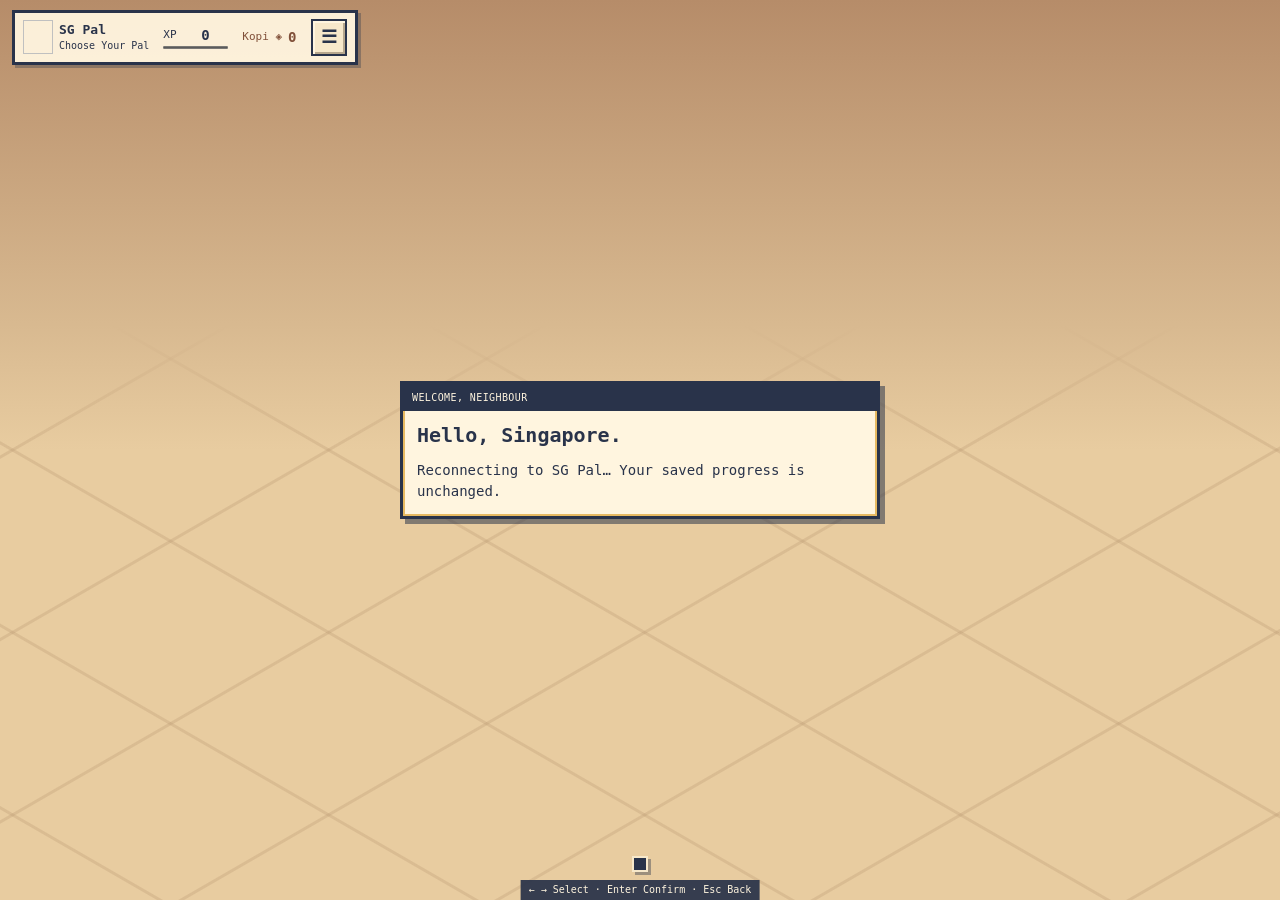
==== commit 3b38ffb5: "Recover browser startup after transient deployment failures" ====
--- a/SG-Pal/sgpal/web/index.html
+++ b/SG-Pal/sgpal/web/index.html
@@ -5,7 +5,7 @@
 <body><main id="compact-shell">
 <header class="surround"><p class="eyebrow">SG PAL / KOPI SUNSET</p><h1>A little home.<br>A whole neighbourhood.</h1><p>Your Singapore companion · 320 × 240</p></header>
 <section class="device" aria-label="SG Pal handheld screen"><canvas width="320" height="240" id="screen" tabindex="0" aria-label="SG Pal screen"></canvas></section>
-<p id="mode" class="surround" role="status"></p>
+<p id="mode" class="surround" role="status">Connecting to SG Pal…</p>
 <nav class="controls surround" aria-label="Rotary control simulator"><button id="left" aria-label="Rotate counterclockwise">↶ Turn</button><button id="press">Press</button><button id="right" aria-label="Rotate clockwise">Turn ↷</button></nav>
 <div id="accessible" class="sr-only" aria-live="polite"></div>
 <details class="surround" id="review"><summary>Review all screen designs</summary><p>Design previews use sample data. They never change your saved game.</p><label for="scene">Screen</label><select id="scene"></select><button id="live">Return to my Pal</button></details>
@@ -30,28 +30,80 @@
     <section id="game-panel" class="game-panel" aria-labelledby="panel-title" tabindex="-1">
       <div class="panel-top"><span id="panel-kicker" class="eyebrow">WELCOME, NEIGHBOUR</span><button id="panel-close" aria-label="Close panel" hidden>Close</button></div>
       <h2 id="panel-title">Hello, Singapore.</h2>
-      <div id="panel-media"></div><div id="panel-copy"></div>
+      <div id="panel-media"></div><div id="panel-copy" role="status">Connecting to SG Pal…</div>
       <div id="game-actions" aria-label="Screen actions"></div>
     </section>
   </main>
 <p id="key-hint">← → Select · Enter Confirm · Esc Back</p>
 </div>
 <dialog id="settings-dialog" aria-labelledby="settings-heading"><button id="settings-close">Close</button><h2 id="settings-heading">Profile &amp; settings</h2>
-<div class="account-strip"><p id="account-label">Starting private guest session…</p><p id="save-status" role="status">Loading progress…</p><button id="refresh-progress">Refresh progress</button><button id="account-open">Save my progress</button><button id="fullscreen" hidden>Fullscreen</button></div>
+<div class="account-strip"><p id="account-label">Starting private guest session…</p><p id="save-status" role="status">Loading progress…</p><button id="refresh-progress">Refresh progress</button><button id="account-open">Save my Pal</button><button id="fullscreen" hidden>Fullscreen</button></div>
 <p><button id="request-status" hidden>Request status</button><button id="pal-open">Say hello</button><button id="profile-open">Pal profile</button><button id="game-settings-open">Game settings</button><button id="decorate-open">Decorate room</button><button id="pocket-open">Pocket menu</button></p><p id="browser-status" role="status"></p>
       <details class="browser-help"><summary>Controls &amp; privacy</summary><p>Tap or click a button to select. Tab moves between controls; Enter selects; Escape goes back. Arrow keys also move through game choices.</p><p>Analyse sends your photo to OpenAI. Photos and progress stay on this server. Quests are self-reported. Camera needs HTTPS or device-local localhost; use Upload on ordinary LAN HTTP.</p><a href="?kiosk=1">Open compact 320 × 240 mode</a><p><button type="button" onclick="SGPal.preview('01')">Design previews · sample data</button></p></details>
 </dialog>
 <dialog id="account-dialog" aria-labelledby="account-heading">
   <button id="account-close" type="button">Close</button><h2 id="account-heading">Save your progress</h2><p id="account-description"></p>
-  <form id="account-email-form"><label for="login-email">Email address</label><input id="login-email" type="email" autocomplete="email" maxlength="254" required><button type="submit">Email me a sign-in link</button></form>
-  <button id="confirm-email-link" type="button" hidden>Confirm email sign-in</button>
-  <div id="account-conflict" hidden><p>This email already has a save. Use the account save, or keep playing this guest save. No balances or inventories will be combined. If you choose the account, this guest save is archived on the server and will no longer be active in this browser.</p><button id="use-account" type="button">Use account save</button><button id="use-guest" type="button">Keep guest save</button></div>
+  <button id="save-pal" type="button">Save my Pal</button>
+  <div id="recovery-issued" hidden><p>Keep this private code somewhere safe. It opens your Pal on another browser. Lost codes cannot be recovered.</p><code id="recovery-code" style="display:block;overflow-wrap:anywhere;user-select:all"></code><button id="copy-recovery" type="button">Copy code</button><button id="recovery-kept" type="button">I saved my code</button></div>
+  <button id="restore-open" type="button">Restore my Pal</button>
+  <div id="guest-warning" hidden><p>Save my Pal before leaving this guest, or Cancel to keep playing. Your saves and coins will not be combined.</p><button id="guest-save" type="button">Save my Pal</button><button id="guest-cancel" type="button">Cancel</button></div>
+  <form id="restore-form" hidden><label for="recovery-input">Private recovery code</label><input id="recovery-input" type="password" autocomplete="off" spellcheck="false" maxlength="200" required><button type="submit">Restore this Pal</button><button id="restore-cancel" type="button">Cancel</button></form>
   <p id="account-message" role="status"></p><button id="sign-out" type="button" hidden>Sign out</button>
-  <details id="account-import"><summary>Import an existing local save</summary><p>Ask the server operator to prepare a one-time import key using ACCOUNTS.md. Import into a fresh guest; existing saves are never overwritten.</p><label for="legacy-key">Choose import key file</label><input id="legacy-key" type="file" accept=".txt"></details>
 </dialog>
 <dialog id="friends-dialog" aria-labelledby="friends-heading">
 <button id="friends-close" type="button">Return to my room</button><h2 id="friends-heading">Your neighbours</h2>
 <p>Visit saved rooms, not live multiplayer. Only accepted friends can visit.</p>
 <p id="friends-message" role="status"></p><div id="friends-content"></div>
 </dialog>
-<script src="friends.js"></script><script src="accounts.js"></script><script src="browser.js"></script><script src="app.js"></script></body></html>
+<script>
+// Keep the loader in the page so a temporary 502 for a script can recover.
+(() => {
+  const compact = new URLSearchParams(location.search).get('kiosk') === '1';
+  if (!compact) {
+    document.body.classList.add('browser-game');
+    document.getElementById('browser-shell').hidden = false;
+  }
+  function message(text) {
+    document.getElementById('mode').textContent = text;
+    document.getElementById('panel-copy').textContent = text;
+  }
+  async function retry(work) {
+    for (let attempt = 0; ; attempt++) {
+      try { return await work(); }
+      catch (error) {
+        if (attempt === 3 || (error.status >= 400 && error.status < 500)) throw error;
+        message('Reconnecting to SG Pal… Your saved progress is unchanged.');
+        await new Promise(resolve => setTimeout(resolve, 1000 * 2 ** attempt));
+      }
+    }
+  }
+  function failed() {
+    const text = 'SG Pal could not connect. Retry when the service is available. Your saved progress is unchanged.';
+    message(text);
+    document.getElementById('panel-title').textContent = 'Connection interrupted';
+    const button = document.createElement('button');
+    button.textContent = 'Retry loading';
+    button.onclick = () => location.reload();
+    document.getElementById('game-actions').replaceChildren(button);
+    if (compact) {
+      document.getElementById('mode').classList.remove('surround');
+      document.getElementById('mode').style.cssText = 'position:fixed;inset:0;z-index:10;margin:0;padding:12px;overflow:auto;background:#f7e8ca;color:#29334a';
+      const retryButton = button.cloneNode(true);
+      retryButton.onclick = button.onclick;
+      document.getElementById('mode').append(' ', retryButton);
+    }
+  }
+  window.SGPalStartup = {retry, message, failed};
+  (async () => {
+    for (const source of ['friends.js', 'accounts.js', 'browser.js', 'app.js']) {
+      await retry(() => new Promise((resolve, reject) => {
+        const script = document.createElement('script');
+        script.src = source;
+        script.onload = resolve;
+        script.onerror = () => { script.remove(); reject(Error('Script unavailable')); };
+        document.body.append(script);
+      }));
+    }
+  })().catch(failed);
+})();
+</script></body></html>
--- a/SG-Pal/sgpal/web/style.css
+++ b/SG-Pal/sgpal/web/style.css
@@ -5,3 +5,10 @@
 
 /* Keep the complete game visible on a typical laptop without fractional scaling. */
 @media(min-width:700px) and (max-height:850px){main{padding-top:12px}header{margin-bottom:12px}header .eyebrow{margin:4px}h1{font-size:26px;margin:6px}header>p:last-child{margin:6px}}
+
+/* Optional LCD touch controls; retain the canvas aspect ratio and every action. */
+body.touch-kiosk .device{height:208px;display:flex;justify-content:center;background:#29334a}
+body.touch-kiosk #screen{width:277.333px;height:208px}
+#touch-nav{display:flex;width:320px;height:32px;gap:2px;background:#29334a}
+#touch-nav button{flex:1;min-width:0;padding:0 2px;border-radius:0;font:bold 12px ui-monospace,monospace;touch-action:manipulation}
+#touch-nav button:focus-visible{outline:2px solid #e7ba62;outline-offset:-3px;background:#d98169}
--- a/SG-Pal/sgpal/web/browser.css
+++ b/SG-Pal/sgpal/web/browser.css
@@ -10,7 +10,7 @@
 .game-workspace{position:absolute;inset:0;width:100%;max-width:none;padding:0;margin:0;text-align:left;overflow:hidden}
 .room-stage{position:absolute;inset:0;overflow:hidden;background-color:#e8cca0;background-image:linear-gradient(#b68c69 0%,#d8b990 36%,transparent 50%),repeating-linear-gradient(30deg,transparent 0 78px,#bd9c7555 79px 81px,transparent 82px 158px),repeating-linear-gradient(150deg,transparent 0 78px,#bd9c7555 79px 81px,transparent 82px 158px)}
 .room-art{position:absolute;left:50%;top:50%;transform:translate(-50%,-50%);max-width:none;border:0;padding:0;background:transparent;pointer-events:none}
-.room-art canvas{display:block;width:100%;height:auto;aspect-ratio:320/168;image-rendering:pixelated;background:transparent}
+.room-art canvas{display:block;width:100%;height:auto;image-rendering:pixelated;background:transparent}
 .game-hud{position:absolute;z-index:4;top:calc(10px + env(safe-area-inset-top));left:calc(12px + env(safe-area-inset-left));display:flex;align-items:center;gap:14px;padding:6px 8px;margin:0;background:#fff5dff2;border:3px solid #29334a;box-shadow:3px 3px #29334a55;max-width:calc(100% - 24px - env(safe-area-inset-left) - env(safe-area-inset-right))}
 .pal-identity{display:flex;align-items:center;gap:6px;min-width:0}.pal-identity img{width:30px;height:34px;object-fit:contain;image-rendering:pixelated}.pal-identity strong{display:block;font-size:13px;max-width:140px;overflow:hidden;text-overflow:ellipsis;white-space:nowrap}.pal-identity span{display:block;font-size:10px;text-transform:capitalize}.hud-stat{display:grid;grid-template-columns:auto auto;gap:0 6px;align-items:center;font-size:11px}.hud-stat strong{font-size:14px}.hud-stat progress{grid-column:1/-1;width:65px;height:5px;accent-color:#6f9e83}.coin-stat{color:#805039}.game-hud #settings-open{min-width:36px;padding:5px;font-size:18px}
 #game-nav{position:absolute;z-index:4;bottom:calc(28px + env(safe-area-inset-bottom));left:50%;transform:translateX(-50%);display:flex;gap:4px;padding:6px;background:#29334a;border:2px solid #f7e8ca;box-shadow:3px 3px #29334a66;max-width:calc(100% - 16px - env(safe-area-inset-left) - env(safe-area-inset-right))}
@@ -33,3 +33,11 @@
 @media(max-width:600px){#game-nav .nav-label{font-size:0}#game-nav .nav-label:after{content:attr(data-short);font-size:10px}dialog{top:calc(12px + env(safe-area-inset-top));bottom:auto;margin:0 auto}}
 
 #settings-open[data-pending=true]:after{content:'!';color:#805039;background:#e7ba62;padding:0 3px;margin-left:3px}
+
+/* The Pi shares account/friends dialogs; keep them reachable at 320 × 240. */
+body.kiosk dialog{width:calc(100vw - 8px);max-height:calc(100dvh - 8px);padding:8px;font-size:11px;top:4px;bottom:auto;margin:0 auto}
+body.kiosk dialog h2{font-size:14px;margin:4px 0}body.kiosk dialog button{font-size:11px;min-height:28px;padding:4px 6px}body.kiosk dialog input{font-size:12px;padding:4px}body.kiosk #friends-dialog canvas{width:100%;height:auto;aspect-ratio:320/168}
+
+.scan-cards{display:grid;gap:12px}.scan-card{padding:12px 14px;background:#fff5df;border:2px solid #a66d51;box-shadow:3px 3px 0 #d8b590}.scan-card h3{font:700 15px ui-monospace,monospace;margin:0 0 8px;color:#82513c}.scan-card p{margin:0;line-height:1.5}.scan-reward-note{padding:10px;background:#dce7c9;border-left:4px solid #6f9e83;font-size:13px}
+
+.scan-coin{background:#e7ba62;border:2px solid #a66d51;padding:10px;font-weight:bold;margin:0}
